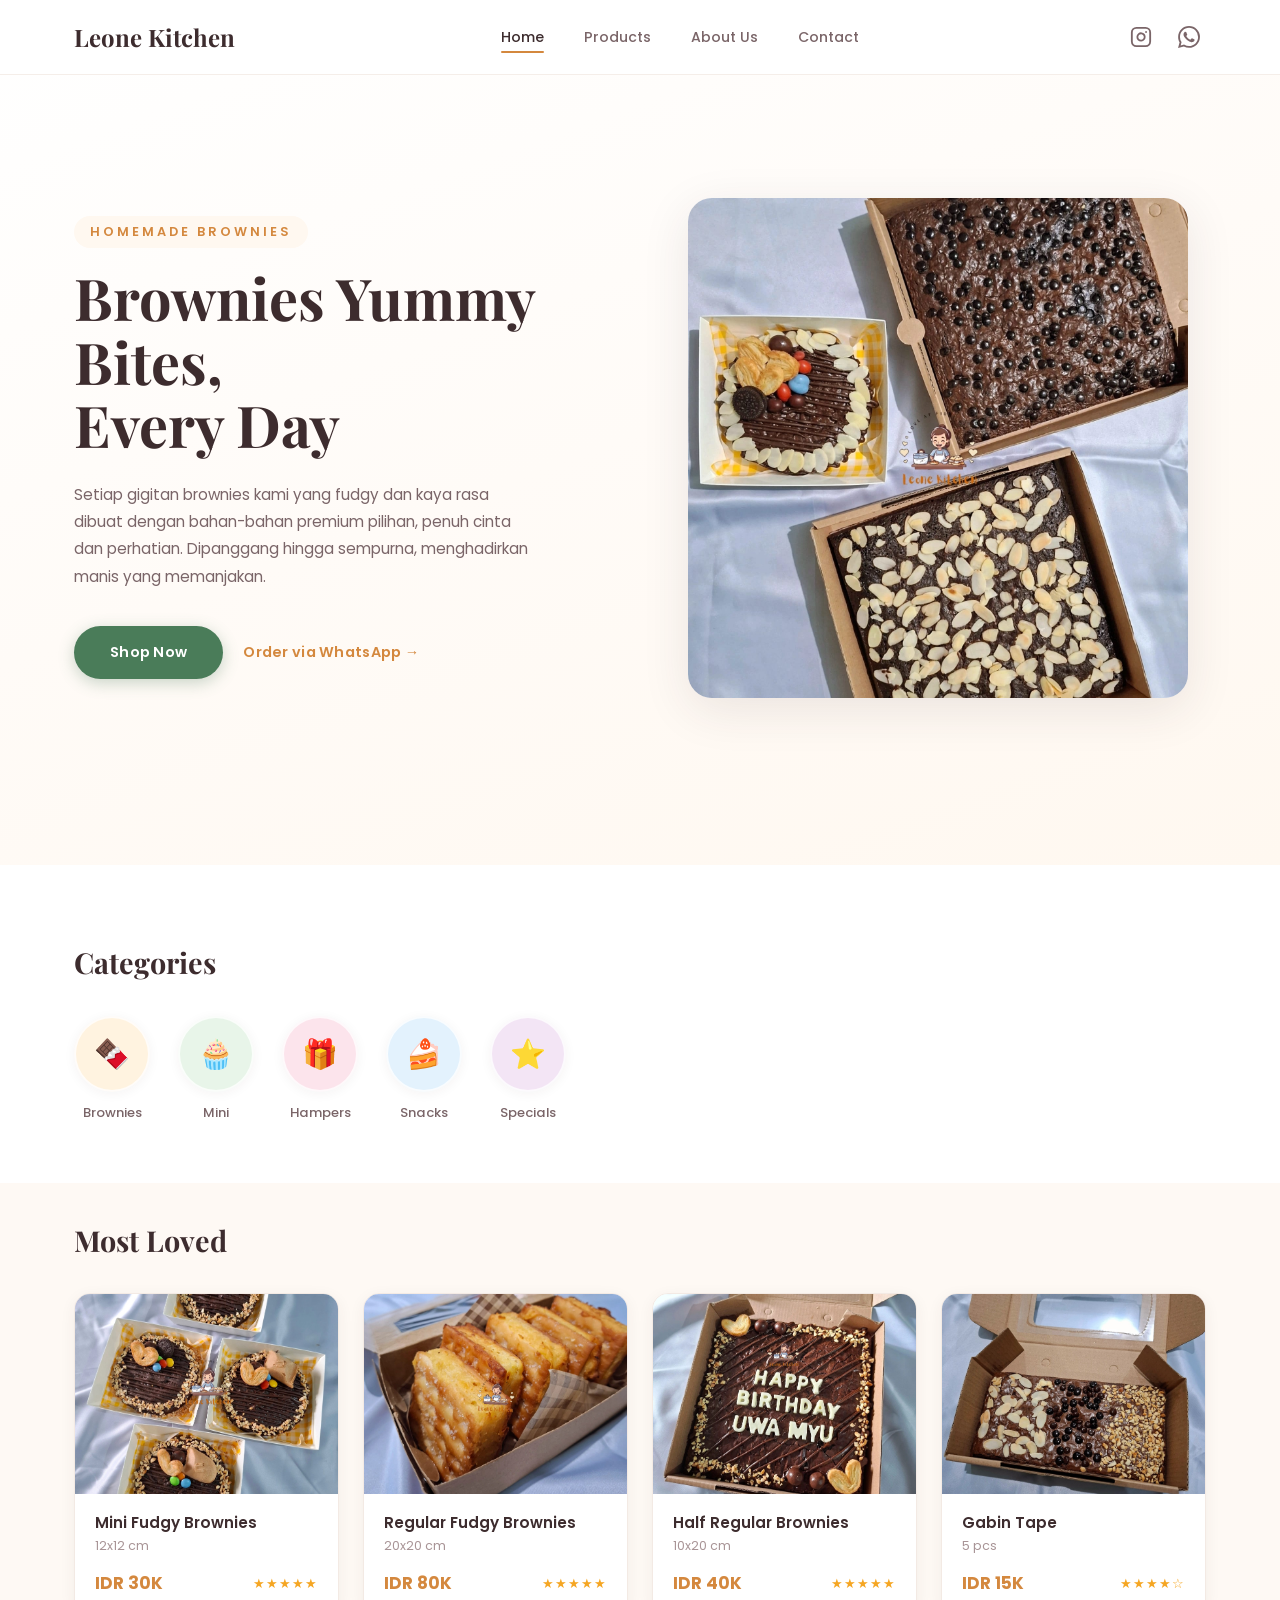
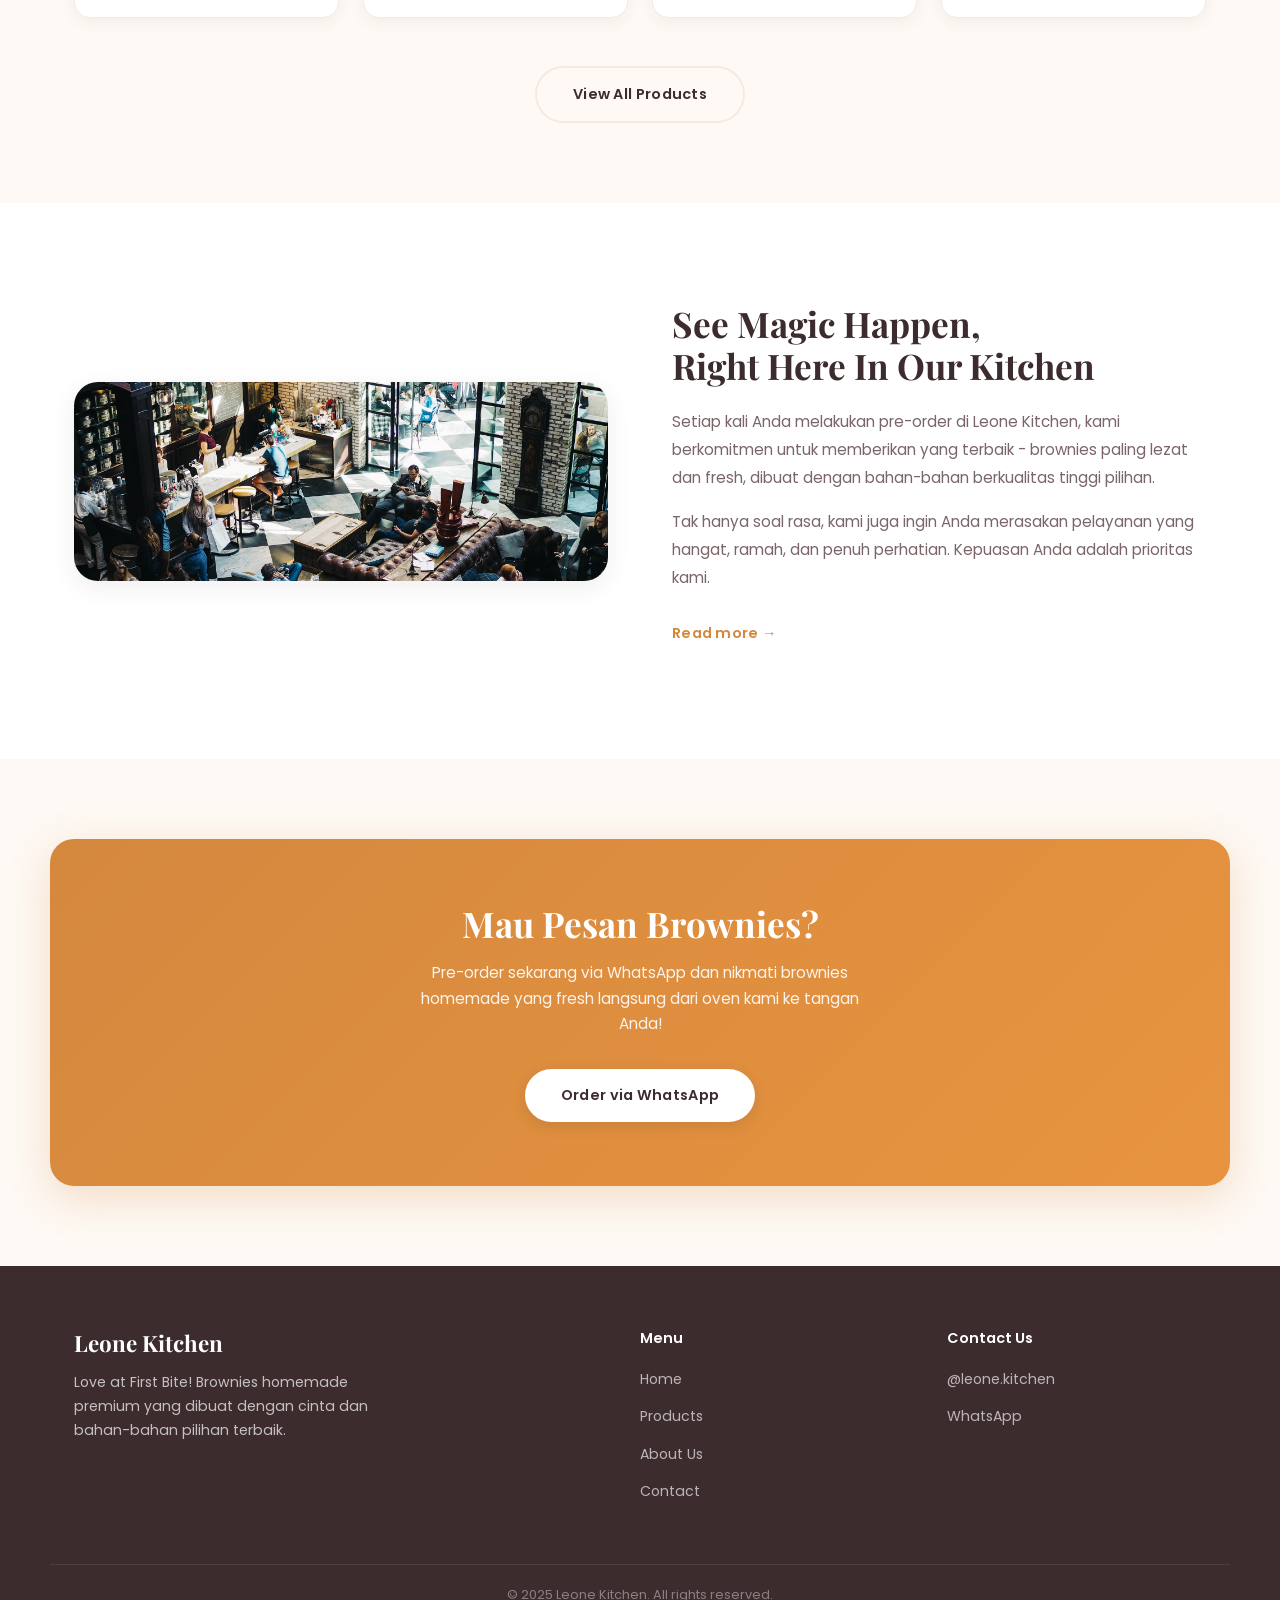
==== index.html @ 7dbcc8e6 "Fix: add cache-busting, force override old background styles" ====
<!DOCTYPE html>
<html lang="id">
<head>
    <meta charset="UTF-8">
    <meta name="viewport" content="width=device-width, initial-scale=1.0">
    <title>Leone Kitchen - Love at First Bite!</title>
    <link rel="icon" type="image/x-icon" href="assets/favicon.ico">
    <link rel="preconnect" href="https://fonts.googleapis.com">
    <link rel="preconnect" href="https://fonts.gstatic.com" crossorigin>
    <link href="https://fonts.googleapis.com/css2?family=Playfair+Display:ital,wght@0,400;0,600;0,700;1,400&family=Poppins:wght@300;400;500;600;700&display=swap" rel="stylesheet">
    <link rel="stylesheet" href="css/styles.css?v=2">
</head>
<body>
    <!-- Navigation -->
    <nav class="navbar">
        <div class="container nav-container">
            <a href="index.html" class="nav-logo">Leone Kitchen</a>
            <button class="nav-toggle" aria-label="Toggle navigation">
                <span></span>
                <span></span>
                <span></span>
            </button>
            <ul class="nav-menu">
                <li><a href="index.html" class="nav-link active">Home</a></li>
                <li><a href="products.html" class="nav-link">Products</a></li>
                <li><a href="about.html" class="nav-link">About Us</a></li>
                <li><a href="contact.html" class="nav-link">Contact</a></li>
            </ul>
            <div class="nav-icons">
                <a href="https://www.instagram.com/leone.kitchen/" target="_blank" aria-label="Instagram">
                    <svg width="22" height="22" viewBox="0 0 24 24" fill="none" stroke="currentColor" stroke-width="2" stroke-linecap="round" stroke-linejoin="round">
                        <rect x="2" y="2" width="20" height="20" rx="5" ry="5"></rect>
                        <path d="M16 11.37A4 4 0 1 1 12.63 8 4 4 0 0 1 16 11.37z"></path>
                        <line x1="17.5" y1="6.5" x2="17.51" y2="6.5"></line>
                    </svg>
                </a>
                <a href="https://wa.me/6285161231275" target="_blank" aria-label="WhatsApp">
                    <svg width="22" height="22" viewBox="0 0 24 24" fill="currentColor">
                        <path d="M17.472 14.382c-.297-.149-1.758-.867-2.03-.967-.273-.099-.471-.148-.67.15-.197.297-.767.966-.94 1.164-.173.199-.347.223-.644.075-.297-.15-1.255-.463-2.39-1.475-.883-.788-1.48-1.761-1.653-2.059-.173-.297-.018-.458.13-.606.134-.133.298-.347.446-.52.149-.174.198-.298.298-.497.099-.198.05-.371-.025-.52-.075-.149-.669-1.612-.916-2.207-.242-.579-.487-.5-.669-.51-.173-.008-.371-.01-.57-.01-.198 0-.52.074-.792.372-.272.297-1.04 1.016-1.04 2.479 0 1.462 1.065 2.875 1.213 3.074.149.198 2.096 3.2 5.077 4.487.709.306 1.262.489 1.694.625.712.227 1.36.195 1.871.118.571-.085 1.758-.719 2.006-1.413.248-.694.248-1.289.173-1.413-.074-.124-.272-.198-.57-.347m-5.421 7.403h-.004a9.87 9.87 0 01-5.031-1.378l-.361-.214-3.741.982.998-3.648-.235-.374a9.86 9.86 0 01-1.51-5.26c.001-5.45 4.436-9.884 9.888-9.884 2.64 0 5.122 1.03 6.988 2.898a9.825 9.825 0 012.893 6.994c-.003 5.45-4.437 9.884-9.885 9.884m8.413-18.297A11.815 11.815 0 0012.05 0C5.495 0 .16 5.335.157 11.892c0 2.096.547 4.142 1.588 5.945L.057 24l6.305-1.654a11.882 11.882 0 005.683 1.448h.005c6.554 0 11.89-5.335 11.893-11.893a11.821 11.821 0 00-3.48-8.413z"/>
                    </svg>
                </a>
            </div>
        </div>
    </nav>

    <!-- Hero Section -->
    <section class="hero">
        <div class="container hero-container">
            <div class="hero-content">
                <p class="hero-subtitle">Homemade Brownies</p>
                <h1 class="hero-title">Brownies Yummy Bites,<br>Every Day</h1>
                <p class="hero-description">Setiap gigitan brownies kami yang fudgy dan kaya rasa dibuat dengan bahan-bahan premium pilihan, penuh cinta dan perhatian. Dipanggang hingga sempurna, menghadirkan manis yang memanjakan.</p>
                <div class="hero-actions">
                    <a href="products.html" class="btn btn-primary">Shop Now</a>
                    <a href="https://wa.me/6285161231275" class="btn btn-link" target="_blank">Order via WhatsApp &rarr;</a>
                </div>
            </div>
            <div class="hero-image">
                <div class="hero-image-blob"></div>
                <img src="assets/img/intro.jpg" alt="Brownies Leone Kitchen" loading="eager">
            </div>
        </div>
    </section>

    <!-- Categories Section -->
    <section class="categories">
        <div class="container">
            <h2 class="section-title">Categories</h2>
            <div class="categories-grid">
                <a href="products.html" class="category-item">
                    <div class="category-icon" style="background-color: #FFF3E0;">
                        <span>🍫</span>
                    </div>
                    <p>Brownies</p>
                </a>
                <a href="products.html" class="category-item">
                    <div class="category-icon" style="background-color: #E8F5E9;">
                        <span>🧁</span>
                    </div>
                    <p>Mini</p>
                </a>
                <a href="products.html" class="category-item">
                    <div class="category-icon" style="background-color: #FCE4EC;">
                        <span>🎁</span>
                    </div>
                    <p>Hampers</p>
                </a>
                <a href="products.html" class="category-item">
                    <div class="category-icon" style="background-color: #E3F2FD;">
                        <span>🍰</span>
                    </div>
                    <p>Snacks</p>
                </a>
                <a href="products.html" class="category-item">
                    <div class="category-icon" style="background-color: #F3E5F5;">
                        <span>⭐</span>
                    </div>
                    <p>Specials</p>
                </a>
            </div>
        </div>
    </section>

    <!-- Most Loved Products -->
    <section class="products-section">
        <div class="container">
            <h2 class="section-title">Most Loved</h2>
            <div class="products-grid">
                <div class="product-card">
                    <div class="product-image">
                        <img src="assets/img/products-01.jpg" alt="Mini Fudgy Brownies" loading="lazy">
                    </div>
                    <div class="product-info">
                        <h3>Mini Fudgy Brownies</h3>
                        <p class="product-size">12x12 cm</p>
                        <div class="product-footer">
                            <span class="product-price">IDR 30K</span>
                            <div class="product-rating">
                                <span>★★★★★</span>
                            </div>
                        </div>
                    </div>
                </div>
                <div class="product-card">
                    <div class="product-image">
                        <img src="assets/img/products-02.jpg" alt="Regular Fudgy Brownies" loading="lazy">
                    </div>
                    <div class="product-info">
                        <h3>Regular Fudgy Brownies</h3>
                        <p class="product-size">20x20 cm</p>
                        <div class="product-footer">
                            <span class="product-price">IDR 80K</span>
                            <div class="product-rating">
                                <span>★★★★★</span>
                            </div>
                        </div>
                    </div>
                </div>
                <div class="product-card">
                    <div class="product-image">
                        <img src="assets/img/products-03.jpg" alt="Half Regular Brownies" loading="lazy">
                    </div>
                    <div class="product-info">
                        <h3>Half Regular Brownies</h3>
                        <p class="product-size">10x20 cm</p>
                        <div class="product-footer">
                            <span class="product-price">IDR 40K</span>
                            <div class="product-rating">
                                <span>★★★★★</span>
                            </div>
                        </div>
                    </div>
                </div>
                <div class="product-card">
                    <div class="product-image">
                        <img src="assets/img/products-04.jpg" alt="Gabin Tape" loading="lazy">
                    </div>
                    <div class="product-info">
                        <h3>Gabin Tape</h3>
                        <p class="product-size">5 pcs</p>
                        <div class="product-footer">
                            <span class="product-price">IDR 15K</span>
                            <div class="product-rating">
                                <span>★★★★☆</span>
                            </div>
                        </div>
                    </div>
                </div>
            </div>
            <div class="products-cta">
                <a href="products.html" class="btn btn-outline">View All Products</a>
            </div>
        </div>
    </section>

    <!-- About / Promise Section -->
    <section class="promise-section">
        <div class="container promise-container">
            <div class="promise-image">
                <img src="assets/img/about.jpg" alt="Leone Kitchen Process" loading="lazy">
            </div>
            <div class="promise-content">
                <h2>See Magic Happen,<br>Right Here In Our Kitchen</h2>
                <p>Setiap kali Anda melakukan pre-order di Leone Kitchen, kami berkomitmen untuk memberikan yang terbaik - brownies paling lezat dan fresh, dibuat dengan bahan-bahan berkualitas tinggi pilihan.</p>
                <p>Tak hanya soal rasa, kami juga ingin Anda merasakan pelayanan yang hangat, ramah, dan penuh perhatian. Kepuasan Anda adalah prioritas kami.</p>
                <a href="about.html" class="btn btn-link">Read more &rarr;</a>
            </div>
        </div>
    </section>

    <!-- CTA Section -->
    <section class="cta-section">
        <div class="container cta-container">
            <div class="cta-content">
                <h2>Mau Pesan Brownies?</h2>
                <p>Pre-order sekarang via WhatsApp dan nikmati brownies homemade yang fresh langsung dari oven kami ke tangan Anda!</p>
                <a href="https://wa.me/6285161231275" class="btn btn-primary" target="_blank">Order via WhatsApp</a>
            </div>
        </div>
    </section>

    <!-- Footer -->
    <footer class="footer">
        <div class="container footer-container">
            <div class="footer-brand">
                <h3>Leone Kitchen</h3>
                <p>Love at First Bite! Brownies homemade premium yang dibuat dengan cinta dan bahan-bahan pilihan terbaik.</p>
            </div>
            <div class="footer-links">
                <h4>Menu</h4>
                <ul>
                    <li><a href="index.html">Home</a></li>
                    <li><a href="products.html">Products</a></li>
                    <li><a href="about.html">About Us</a></li>
                    <li><a href="contact.html">Contact</a></li>
                </ul>
            </div>
            <div class="footer-contact">
                <h4>Contact Us</h4>
                <ul>
                    <li><a href="https://www.instagram.com/leone.kitchen/" target="_blank">@leone.kitchen</a></li>
                    <li><a href="https://wa.me/6285161231275" target="_blank">WhatsApp</a></li>
                </ul>
            </div>
        </div>
        <div class="container footer-bottom">
            <p>&copy; 2025 Leone Kitchen. All rights reserved.</p>
        </div>
    </footer>

    <script>
        // Mobile navigation toggle
        const navToggle = document.querySelector('.nav-toggle');
        const navMenu = document.querySelector('.nav-menu');
        
        navToggle.addEventListener('click', () => {
            navMenu.classList.toggle('active');
            navToggle.classList.toggle('active');
        });

        // Close menu when clicking a link
        document.querySelectorAll('.nav-link').forEach(link => {
            link.addEventListener('click', () => {
                navMenu.classList.remove('active');
                navToggle.classList.remove('active');
            });
        });
    </script>
</body>
</html>
---- css/styles.css ----
/* ============================================
   Leone Kitchen - Modern Bright Bakery Design
   ============================================ */

/* Force override any old cached styles */
body, html {
    background-image: none !important;
    background-color: #FFFFFF !important;
    background-attachment: initial !important;
}

/* Reset & Base */
*,
*::before,
*::after {
    margin: 0;
    padding: 0;
    box-sizing: border-box;
}

:root {
    --color-primary: #3D2C2E;
    --color-primary-light: #5C4345;
    --color-accent: #D4883E;
    --color-accent-light: #F5A623;
    --color-accent-bg: #FFF8F0;
    --color-bg: #FFFFFF;
    --color-bg-warm: #FFFBF7;
    --color-bg-section: #FEF9F4;
    --color-text: #3D2C2E;
    --color-text-light: #7A6568;
    --color-text-muted: #A89496;
    --color-border: #F3EAE4;
    --color-green: #4A7C59;
    --color-green-light: #E8F5E9;
    --font-heading: 'Playfair Display', Georgia, serif;
    --font-body: 'Poppins', -apple-system, BlinkMacSystemFont, sans-serif;
    --radius-sm: 10px;
    --radius-md: 16px;
    --radius-lg: 24px;
    --radius-xl: 32px;
    --radius-full: 50%;
    --shadow-sm: 0 2px 12px rgba(61, 44, 46, 0.05);
    --shadow-md: 0 6px 24px rgba(61, 44, 46, 0.08);
    --shadow-lg: 0 12px 48px rgba(61, 44, 46, 0.1);
    --shadow-card: 0 4px 16px rgba(61, 44, 46, 0.06);
    --transition: 0.3s cubic-bezier(0.4, 0, 0.2, 1);
}

html {
    scroll-behavior: smooth;
}

body {
    font-family: var(--font-body);
    font-size: 16px;
    line-height: 1.6;
    color: var(--color-text);
    background-color: var(--color-bg);
    -webkit-font-smoothing: antialiased;
    -moz-osx-font-smoothing: grayscale;
}

img {
    max-width: 100%;
    height: auto;
    display: block;
}

a {
    text-decoration: none;
    color: inherit;
    transition: var(--transition);
}

ul {
    list-style: none;
}

h1, h2, h3, h4, h5, h6 {
    font-family: var(--font-heading);
    font-weight: 700;
    line-height: 1.2;
    color: var(--color-primary);
}

.container {
    width: 100%;
    max-width: 1180px;
    margin: 0 auto;
    padding: 0 24px;
}

/* ============================================
   Buttons
   ============================================ */
.btn {
    display: inline-flex;
    align-items: center;
    justify-content: center;
    padding: 15px 36px;
    border-radius: var(--radius-xl);
    font-family: var(--font-body);
    font-size: 0.9rem;
    font-weight: 600;
    cursor: pointer;
    border: none;
    transition: var(--transition);
    letter-spacing: 0.02em;
}

.btn-primary {
    background-color: var(--color-green);
    color: #fff;
    box-shadow: 0 4px 16px rgba(74, 124, 89, 0.3);
}

.btn-primary:hover {
    background-color: #3d6b4c;
    transform: translateY(-2px);
    box-shadow: 0 6px 24px rgba(74, 124, 89, 0.4);
}

.btn-outline {
    background-color: transparent;
    color: var(--color-primary);
    border: 2px solid var(--color-border);
}

.btn-outline:hover {
    border-color: var(--color-primary);
    background-color: var(--color-primary);
    color: #fff;
    transform: translateY(-2px);
}

.btn-link {
    background: none;
    padding: 14px 0;
    color: var(--color-accent);
    font-weight: 600;
}

.btn-link:hover {
    color: var(--color-accent-light);
}

/* ============================================
   Navigation
   ============================================ */
.navbar {
    position: fixed;
    top: 0;
    left: 0;
    right: 0;
    z-index: 1000;
    background-color: rgba(255, 255, 255, 0.97);
    backdrop-filter: blur(12px);
    -webkit-backdrop-filter: blur(12px);
    border-bottom: 1px solid rgba(243, 234, 228, 0.8);
    padding: 18px 0;
}

.nav-container {
    display: flex;
    align-items: center;
    justify-content: space-between;
}

.nav-logo {
    font-family: var(--font-heading);
    font-size: 1.5rem;
    font-weight: 700;
    color: var(--color-primary);
}

.nav-menu {
    display: flex;
    align-items: center;
    gap: 40px;
}

.nav-link {
    font-size: 0.88rem;
    font-weight: 500;
    color: var(--color-text-light);
    position: relative;
    padding: 4px 0;
}

.nav-link::after {
    content: '';
    position: absolute;
    bottom: -2px;
    left: 0;
    width: 0;
    height: 2px;
    background-color: var(--color-accent);
    border-radius: 2px;
    transition: var(--transition);
}

.nav-link:hover,
.nav-link.active {
    color: var(--color-primary);
}

.nav-link:hover::after,
.nav-link.active::after {
    width: 100%;
}

.nav-icons {
    display: flex;
    align-items: center;
    gap: 14px;
}

.nav-icons a {
    color: var(--color-text-light);
    display: flex;
    align-items: center;
    padding: 6px;
    border-radius: var(--radius-full);
    transition: var(--transition);
}

.nav-icons a:hover {
    color: var(--color-accent);
    background-color: var(--color-accent-bg);
}

.nav-toggle {
    display: none;
    flex-direction: column;
    gap: 5px;
    background: none;
    border: none;
    cursor: pointer;
    padding: 4px;
}

.nav-toggle span {
    width: 22px;
    height: 2px;
    background-color: var(--color-primary);
    border-radius: 2px;
    transition: var(--transition);
}

.nav-toggle.active span:nth-child(1) {
    transform: rotate(45deg) translate(5px, 5px);
}

.nav-toggle.active span:nth-child(2) {
    opacity: 0;
}

.nav-toggle.active span:nth-child(3) {
    transform: rotate(-45deg) translate(5px, -5px);
}

/* ============================================
   Hero Section
   ============================================ */
.hero {
    padding-top: 110px;
    padding-bottom: 80px;
    background: linear-gradient(160deg, #FFFFFF 0%, var(--color-bg-warm) 50%, var(--color-accent-bg) 100%);
    overflow: hidden;
}

.hero-container {
    display: grid;
    grid-template-columns: 1fr 1fr;
    align-items: center;
    gap: 60px;
    min-height: 75vh;
}

.hero-subtitle {
    display: inline-block;
    font-size: 0.8rem;
    font-weight: 600;
    text-transform: uppercase;
    letter-spacing: 3px;
    color: var(--color-accent);
    margin-bottom: 18px;
    padding: 6px 16px;
    background-color: var(--color-accent-bg);
    border-radius: var(--radius-xl);
}

.hero-title {
    font-size: clamp(2.4rem, 4.5vw, 3.6rem);
    color: var(--color-primary);
    margin-bottom: 24px;
    line-height: 1.1;
}

.hero-description {
    font-size: 0.95rem;
    color: var(--color-text-light);
    line-height: 1.8;
    margin-bottom: 36px;
    max-width: 460px;
}

.hero-actions {
    display: flex;
    align-items: center;
    gap: 20px;
    flex-wrap: wrap;
}

.hero-image {
    position: relative;
    display: flex;
    justify-content: center;
    align-items: center;
}

.hero-image img {
    width: 100%;
    max-width: 500px;
    border-radius: var(--radius-lg);
    box-shadow: var(--shadow-lg);
    position: relative;
    z-index: 1;
}

.hero-image-blob {
    position: absolute;
    width: 85%;
    height: 85%;
    background: radial-gradient(ellipse, rgba(212, 136, 62, 0.12) 0%, rgba(212, 136, 62, 0.03) 70%);
    border-radius: 40% 60% 55% 45% / 55% 45% 60% 40%;
    z-index: 0;
    animation: blob 10s ease-in-out infinite;
}

@keyframes blob {
    0%, 100% { border-radius: 40% 60% 55% 45% / 55% 45% 60% 40%; transform: scale(1); }
    25% { border-radius: 55% 45% 60% 40% / 40% 60% 55% 45%; }
    50% { border-radius: 60% 40% 45% 55% / 55% 45% 40% 60%; transform: scale(1.03); }
    75% { border-radius: 45% 55% 40% 60% / 60% 40% 55% 45%; }
}

/* ============================================
   Categories Section
   ============================================ */
.categories {
    padding: 80px 0 60px;
}

.section-title {
    font-size: 1.8rem;
    color: var(--color-primary);
    margin-bottom: 36px;
}

.categories-grid {
    display: flex;
    gap: 28px;
    flex-wrap: wrap;
}

.category-item {
    display: flex;
    flex-direction: column;
    align-items: center;
    gap: 10px;
    cursor: pointer;
}

.category-item:hover .category-icon {
    transform: translateY(-4px) scale(1.05);
    box-shadow: var(--shadow-md);
}

.category-icon {
    width: 76px;
    height: 76px;
    border-radius: var(--radius-full);
    display: flex;
    align-items: center;
    justify-content: center;
    font-size: 1.8rem;
    transition: var(--transition);
    border: 2px solid rgba(255, 255, 255, 0.8);
    box-shadow: var(--shadow-sm);
}

.category-item p {
    font-size: 0.82rem;
    font-weight: 500;
    color: var(--color-text-light);
}

/* ============================================
   Products Section
   ============================================ */
.products-section {
    padding: 40px 0 80px;
    background-color: var(--color-bg-section);
}

.products-grid {
    display: grid;
    grid-template-columns: repeat(auto-fill, minmax(260px, 1fr));
    gap: 24px;
    margin-bottom: 48px;
}

.product-card {
    background-color: #fff;
    border-radius: var(--radius-md);
    overflow: hidden;
    border: 1px solid var(--color-border);
    transition: var(--transition);
    box-shadow: var(--shadow-card);
}

.product-card:hover {
    transform: translateY(-6px);
    box-shadow: var(--shadow-md);
    border-color: transparent;
}

.product-image {
    width: 100%;
    height: 200px;
    overflow: hidden;
    background-color: var(--color-bg-warm);
}

.product-image img {
    width: 100%;
    height: 100%;
    object-fit: cover;
    transition: var(--transition);
}

.product-card:hover .product-image img {
    transform: scale(1.08);
}

.product-info {
    padding: 20px;
}

.product-info h3 {
    font-family: var(--font-body);
    font-size: 0.95rem;
    font-weight: 600;
    margin-bottom: 4px;
    color: var(--color-primary);
}

.product-size {
    font-size: 0.78rem;
    color: var(--color-text-muted);
    margin-bottom: 14px;
}

.product-footer {
    display: flex;
    justify-content: space-between;
    align-items: center;
}

.product-price {
    font-weight: 700;
    font-size: 1.05rem;
    color: var(--color-accent);
}

.product-rating {
    color: var(--color-accent-light);
    font-size: 0.82rem;
    letter-spacing: 1px;
}

.products-cta {
    text-align: center;
}

/* ============================================
   Promise / About Section
   ============================================ */
.promise-section {
    padding: 100px 0;
    background-color: var(--color-bg);
}

.promise-container {
    display: grid;
    grid-template-columns: 1fr 1fr;
    gap: 64px;
    align-items: center;
}

.promise-image img {
    width: 100%;
    border-radius: var(--radius-lg);
    box-shadow: var(--shadow-md);
}

.promise-content h2 {
    font-size: clamp(1.6rem, 3vw, 2.2rem);
    color: var(--color-primary);
    margin-bottom: 20px;
}

.promise-content p {
    font-size: 0.95rem;
    color: var(--color-text-light);
    line-height: 1.85;
    margin-bottom: 16px;
}

/* ============================================
   CTA Section
   ============================================ */
.cta-section {
    padding: 80px 0;
    background-color: var(--color-bg-section);
}

.cta-container {
    background: linear-gradient(135deg, var(--color-accent) 0%, #E8943F 100%);
    border-radius: var(--radius-lg);
    padding: 64px;
    text-align: center;
    box-shadow: 0 12px 40px rgba(212, 136, 62, 0.25);
}

.cta-content h2 {
    color: #fff;
    font-size: clamp(1.6rem, 3vw, 2.2rem);
    margin-bottom: 14px;
}

.cta-content p {
    color: rgba(255, 255, 255, 0.9);
    font-size: 0.95rem;
    max-width: 480px;
    margin: 0 auto 32px;
    line-height: 1.7;
}

.cta-section .btn-primary {
    background-color: #fff;
    color: var(--color-primary);
    box-shadow: 0 4px 16px rgba(0, 0, 0, 0.1);
}

.cta-section .btn-primary:hover {
    background-color: var(--color-primary);
    color: #fff;
    box-shadow: 0 6px 24px rgba(0, 0, 0, 0.2);
}

/* ============================================
   Footer
   ============================================ */
.footer {
    background-color: var(--color-primary);
    padding: 64px 0 0;
    color: rgba(255, 255, 255, 0.7);
}

.footer-container {
    display: grid;
    grid-template-columns: 2fr 1fr 1fr;
    gap: 48px;
    padding-bottom: 48px;
}

.footer-brand h3 {
    font-size: 1.4rem;
    color: #fff;
    margin-bottom: 14px;
}

.footer-brand p {
    font-size: 0.88rem;
    line-height: 1.7;
    max-width: 300px;
}

.footer-links h4,
.footer-contact h4 {
    font-family: var(--font-body);
    color: #fff;
    font-size: 0.9rem;
    font-weight: 600;
    margin-bottom: 18px;
}

.footer-links li,
.footer-contact li {
    margin-bottom: 12px;
}

.footer-links a,
.footer-contact a {
    font-size: 0.88rem;
    color: rgba(255, 255, 255, 0.65);
}

.footer-links a:hover,
.footer-contact a:hover {
    color: var(--color-accent);
}

.footer-bottom {
    border-top: 1px solid rgba(255, 255, 255, 0.08);
    padding: 20px 0;
    text-align: center;
}

.footer-bottom p {
    font-size: 0.8rem;
    color: rgba(255, 255, 255, 0.4);
}

/* ============================================
   Products Page
   ============================================ */
.page-header {
    padding-top: 130px;
    padding-bottom: 48px;
    background: linear-gradient(160deg, #FFFFFF 0%, var(--color-bg-warm) 100%);
    text-align: center;
}

.page-header h1 {
    font-size: clamp(2rem, 4vw, 2.8rem);
    color: var(--color-primary);
    margin-bottom: 10px;
}

.page-header p {
    font-size: 1rem;
    color: var(--color-text-light);
}

.products-page-section {
    padding: 60px 0 80px;
}

.product-detail-card {
    display: grid;
    grid-template-columns: 1fr 1fr;
    gap: 40px;
    align-items: center;
    background-color: #fff;
    border-radius: var(--radius-lg);
    border: 1px solid var(--color-border);
    padding: 32px;
    margin-bottom: 32px;
    transition: var(--transition);
    box-shadow: var(--shadow-card);
}

.product-detail-card:hover {
    box-shadow: var(--shadow-md);
    border-color: transparent;
}

.product-detail-card .product-detail-img {
    border-radius: var(--radius-md);
    overflow: hidden;
}

.product-detail-card .product-detail-img img {
    width: 100%;
    height: 280px;
    object-fit: cover;
    border-radius: var(--radius-md);
    transition: var(--transition);
}

.product-detail-card:hover .product-detail-img img {
    transform: scale(1.03);
}

.product-detail-card .product-detail-info h2 {
    font-size: 1.5rem;
    color: var(--color-primary);
    margin-bottom: 8px;
}

.product-detail-card .product-detail-info .product-detail-price {
    font-size: 1.1rem;
    font-weight: 700;
    color: var(--color-accent);
    margin-bottom: 16px;
}

.product-detail-card .product-detail-info p {
    font-size: 0.9rem;
    color: var(--color-text-light);
    line-height: 1.75;
    margin-bottom: 24px;
}

.product-detail-card:nth-child(even) {
    direction: rtl;
}

.product-detail-card:nth-child(even) > * {
    direction: ltr;
}

/* ============================================
   About Page
   ============================================ */
.about-section {
    padding: 60px 0 80px;
}

.about-content {
    display: grid;
    grid-template-columns: 1fr 1fr;
    gap: 60px;
    align-items: center;
}

.about-text h2 {
    font-size: 1.8rem;
    color: var(--color-primary);
    margin-bottom: 20px;
}

.about-text p {
    font-size: 0.95rem;
    color: var(--color-text-light);
    line-height: 1.85;
    margin-bottom: 16px;
}

.about-img img {
    width: 100%;
    border-radius: var(--radius-lg);
    box-shadow: var(--shadow-md);
}

/* ============================================
   Contact Page
   ============================================ */
.contact-section {
    padding: 60px 0 80px;
}

.contact-grid {
    display: grid;
    grid-template-columns: 1fr 1fr;
    gap: 60px;
}

.contact-info h2 {
    font-size: 1.8rem;
    color: var(--color-primary);
    margin-bottom: 16px;
}

.contact-info p {
    font-size: 0.95rem;
    color: var(--color-text-light);
    line-height: 1.8;
    margin-bottom: 28px;
}

.contact-item {
    display: flex;
    align-items: flex-start;
    gap: 16px;
    margin-bottom: 24px;
}

.contact-item-icon {
    width: 48px;
    height: 48px;
    background-color: var(--color-accent-bg);
    border-radius: var(--radius-sm);
    display: flex;
    align-items: center;
    justify-content: center;
    flex-shrink: 0;
    font-size: 1.3rem;
}

.contact-item-text h4 {
    font-family: var(--font-body);
    font-size: 0.9rem;
    font-weight: 600;
    margin-bottom: 4px;
    color: var(--color-primary);
}

.contact-item-text p {
    font-size: 0.85rem;
    margin-bottom: 0;
    color: var(--color-text-light);
}

.contact-item-text a:hover {
    color: var(--color-accent);
}

.contact-form {
    background-color: var(--color-bg-warm);
    border-radius: var(--radius-lg);
    padding: 40px;
    border: 1px solid var(--color-border);
}

.form-group {
    margin-bottom: 20px;
}

.form-group label {
    display: block;
    font-size: 0.85rem;
    font-weight: 500;
    margin-bottom: 8px;
    color: var(--color-text);
}

.form-group input,
.form-group textarea {
    width: 100%;
    padding: 14px 18px;
    border: 1px solid var(--color-border);
    border-radius: var(--radius-sm);
    font-family: var(--font-body);
    font-size: 0.9rem;
    background-color: #fff;
    transition: var(--transition);
    color: var(--color-text);
}

.form-group input:focus,
.form-group textarea:focus {
    outline: none;
    border-color: var(--color-accent);
    box-shadow: 0 0 0 4px rgba(212, 136, 62, 0.08);
}

.form-group textarea {
    resize: vertical;
    min-height: 130px;
}

/* ============================================
   Responsive Design
   ============================================ */
@media (max-width: 992px) {
    .hero-container {
        grid-template-columns: 1fr;
        gap: 48px;
        min-height: auto;
        padding-top: 20px;
    }

    .hero-content {
        text-align: center;
    }

    .hero-description {
        max-width: 100%;
        margin-left: auto;
        margin-right: auto;
    }

    .hero-actions {
        justify-content: center;
    }

    .hero-image img {
        max-width: 380px;
        margin: 0 auto;
    }

    .promise-container {
        grid-template-columns: 1fr;
        gap: 40px;
    }

    .footer-container {
        grid-template-columns: 1fr 1fr;
        gap: 32px;
    }

    .product-detail-card {
        grid-template-columns: 1fr;
    }

    .product-detail-card:nth-child(even) {
        direction: ltr;
    }

    .about-content {
        grid-template-columns: 1fr;
        gap: 40px;
    }

    .contact-grid {
        grid-template-columns: 1fr;
        gap: 40px;
    }
}

@media (max-width: 768px) {
    .nav-menu {
        position: fixed;
        top: 0;
        right: -100%;
        width: 75%;
        height: 100vh;
        background-color: #fff;
        flex-direction: column;
        justify-content: center;
        align-items: center;
        gap: 28px;
        transition: var(--transition);
        box-shadow: var(--shadow-lg);
        z-index: 999;
    }

    .nav-menu.active {
        right: 0;
    }

    .nav-toggle {
        display: flex;
        z-index: 1001;
    }

    .nav-icons {
        display: none;
    }

    .hero {
        padding-top: 100px;
        padding-bottom: 50px;
    }

    .categories-grid {
        justify-content: center;
        gap: 20px;
    }

    .category-icon {
        width: 64px;
        height: 64px;
        font-size: 1.5rem;
    }

    .products-grid {
        grid-template-columns: repeat(2, 1fr);
        gap: 16px;
    }

    .product-image {
        height: 160px;
    }

    .product-info {
        padding: 16px;
    }

    .product-info h3 {
        font-size: 0.85rem;
    }

    .product-price {
        font-size: 0.9rem;
    }

    .cta-container {
        padding: 44px 28px;
    }

    .footer-container {
        grid-template-columns: 1fr;
        gap: 28px;
    }

    .product-detail-card {
        padding: 20px;
    }

    .product-detail-card .product-detail-img img {
        height: 220px;
    }

    .contact-form {
        padding: 28px;
    }
}

@media (max-width: 480px) {
    .container {
        padding: 0 18px;
    }

    .hero-title {
        font-size: 2rem;
    }

    .section-title {
        font-size: 1.5rem;
    }

    .products-grid {
        grid-template-columns: 1fr 1fr;
        gap: 12px;
    }

    .product-image {
        height: 140px;
    }

    .hero-actions {
        flex-direction: column;
        gap: 12px;
        align-items: center;
    }

    .btn {
        padding: 14px 28px;
    }

    .btn-link {
        padding: 8px 0;
    }
}
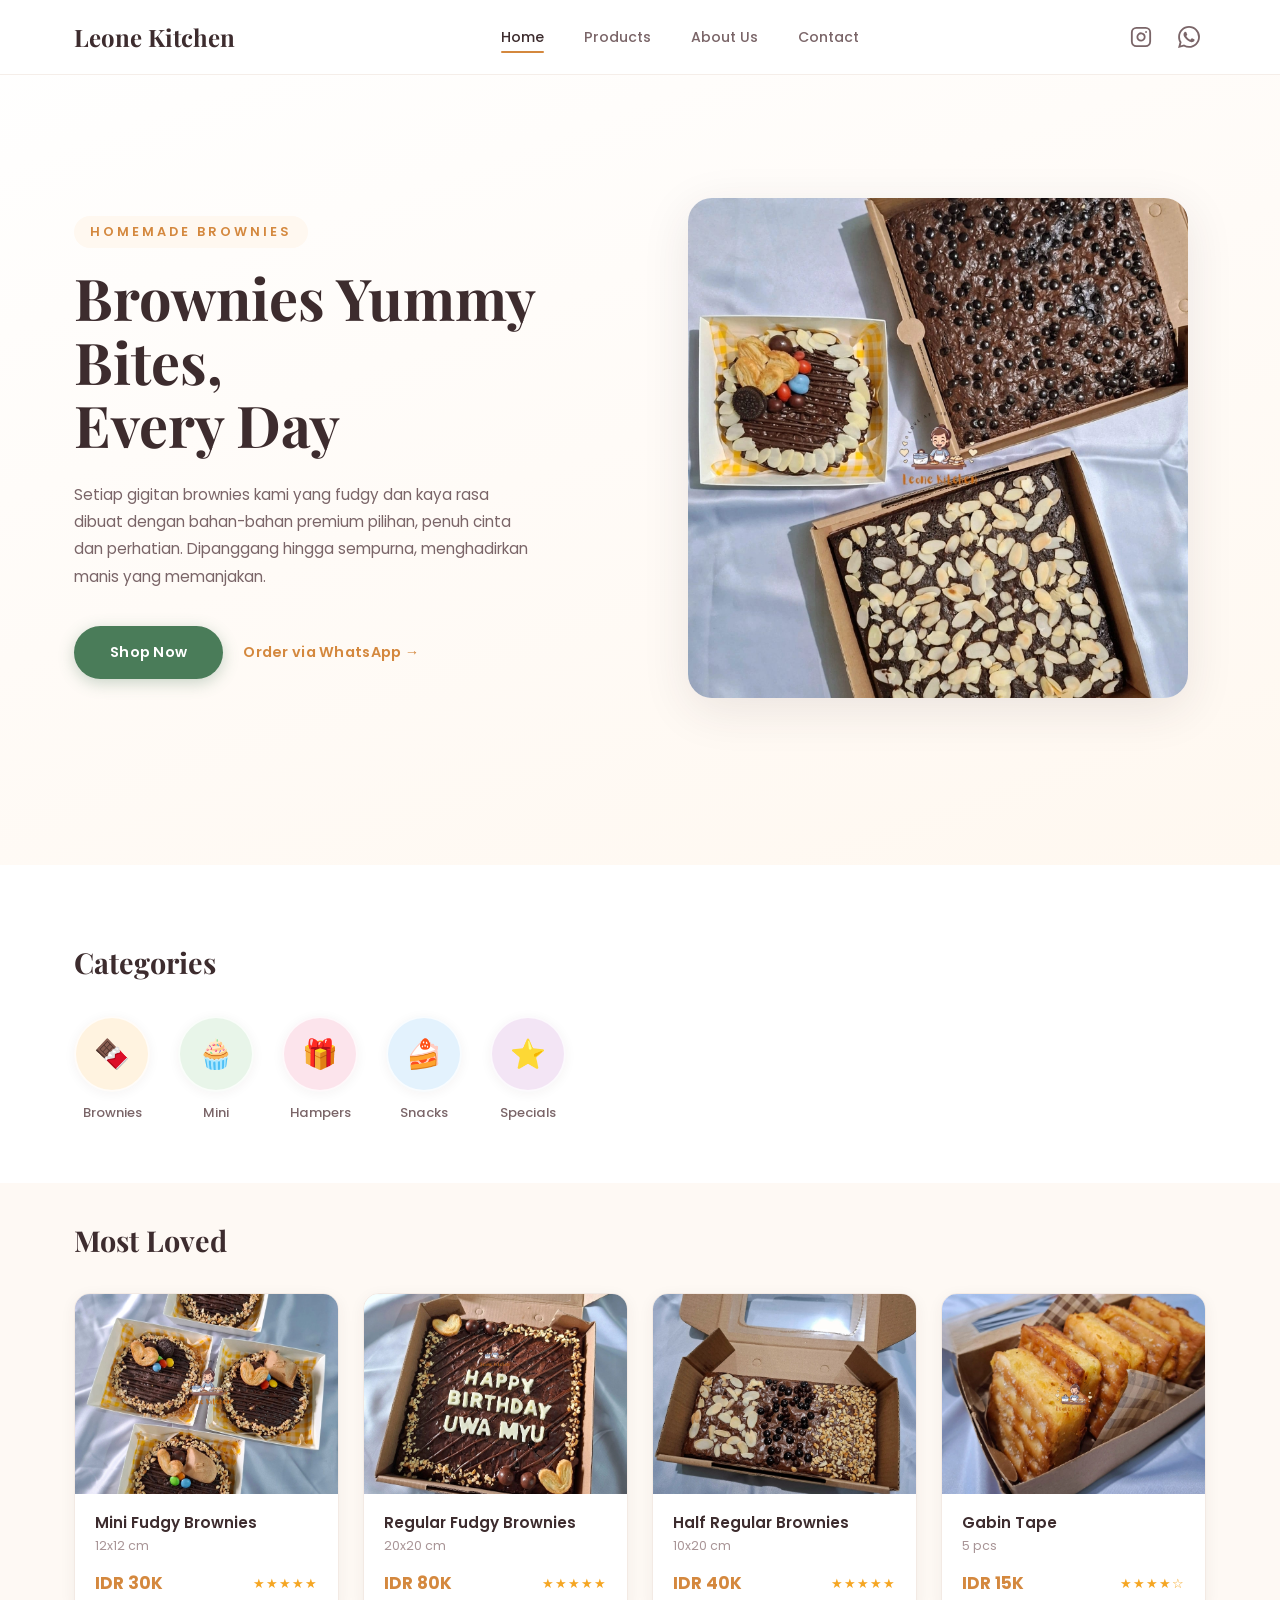
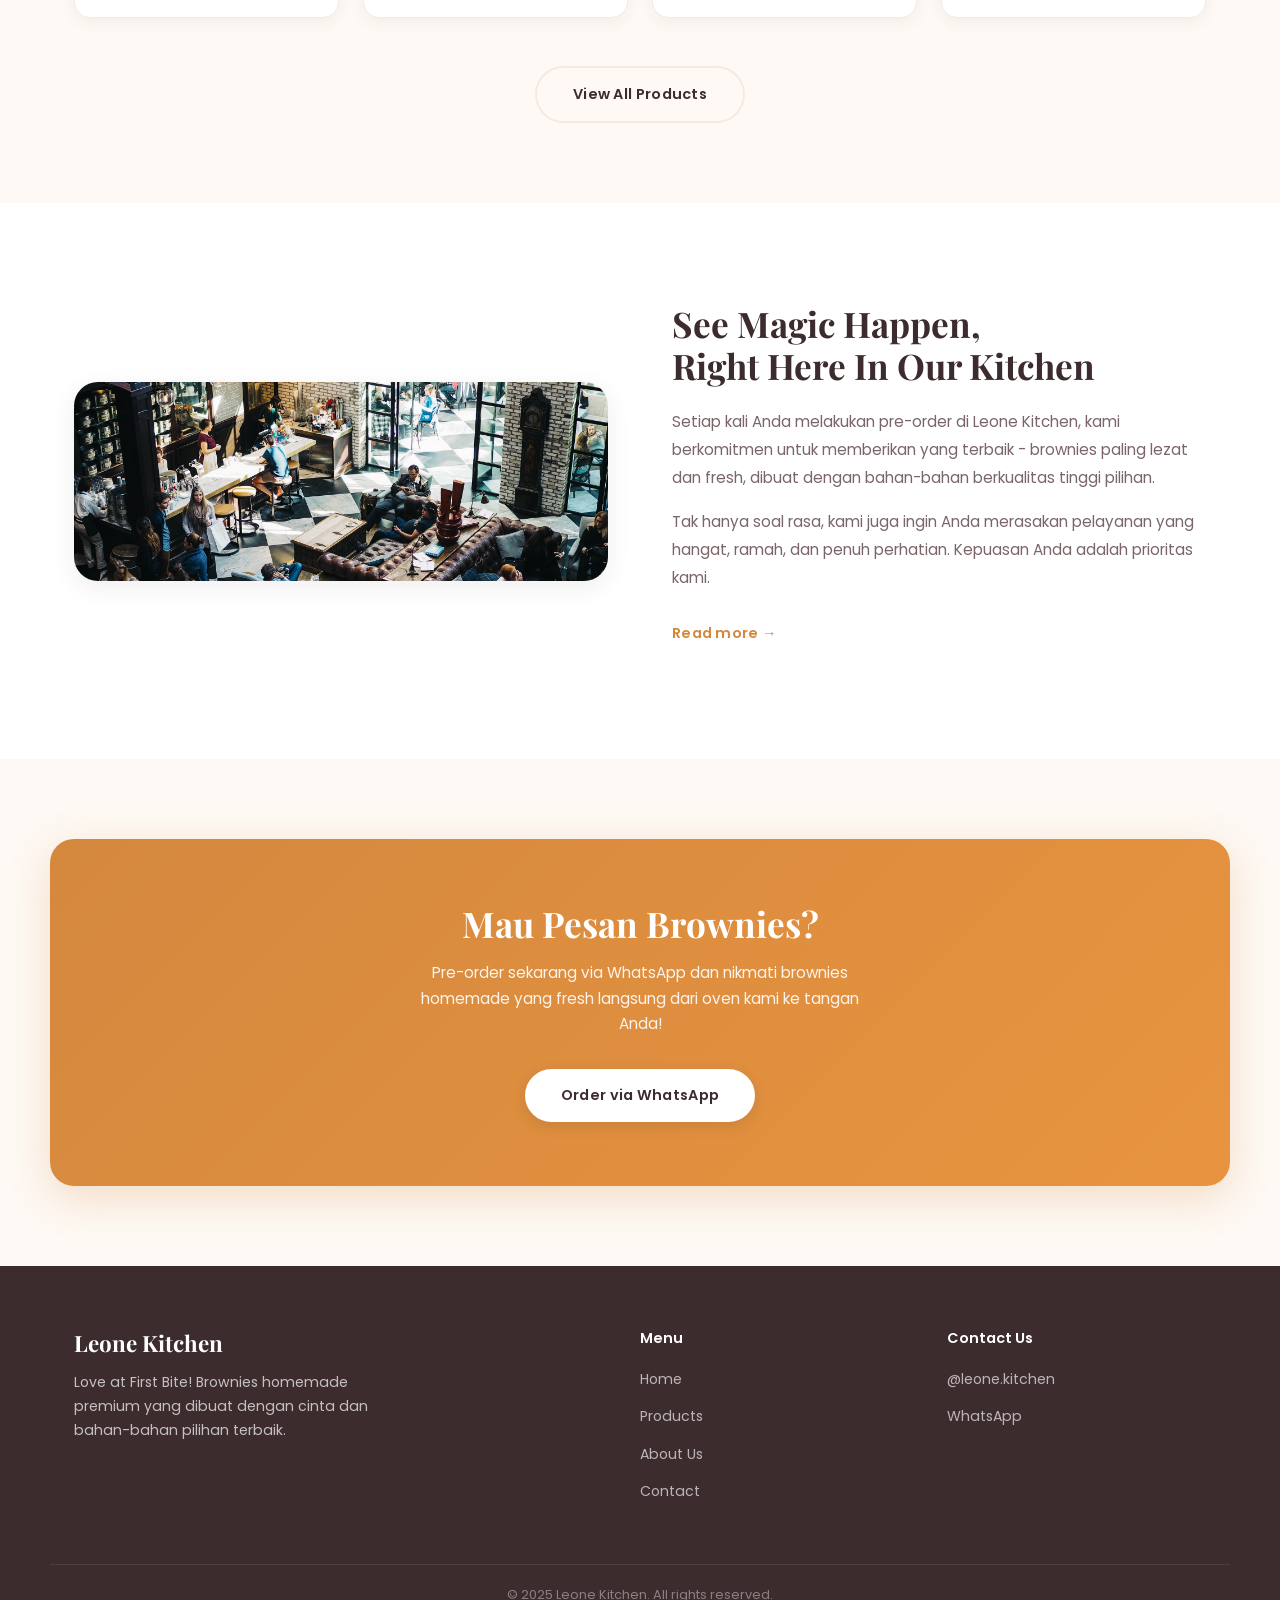
==== commit e5b608ef: "Fix: swap product images to match correct products" ====
--- a/index.html
+++ b/index.html
@@ -34,7 +34,7 @@
                         <line x1="17.5" y1="6.5" x2="17.51" y2="6.5"></line>
                     </svg>
                 </a>
-                <a href="https://wa.me/6285161231275" target="_blank" aria-label="WhatsApp">
+                <a href="https://wa.me/6282285225579" target="_blank" aria-label="WhatsApp">
                     <svg width="22" height="22" viewBox="0 0 24 24" fill="currentColor">
                         <path d="M17.472 14.382c-.297-.149-1.758-.867-2.03-.967-.273-.099-.471-.148-.67.15-.197.297-.767.966-.94 1.164-.173.199-.347.223-.644.075-.297-.15-1.255-.463-2.39-1.475-.883-.788-1.48-1.761-1.653-2.059-.173-.297-.018-.458.13-.606.134-.133.298-.347.446-.52.149-.174.198-.298.298-.497.099-.198.05-.371-.025-.52-.075-.149-.669-1.612-.916-2.207-.242-.579-.487-.5-.669-.51-.173-.008-.371-.01-.57-.01-.198 0-.52.074-.792.372-.272.297-1.04 1.016-1.04 2.479 0 1.462 1.065 2.875 1.213 3.074.149.198 2.096 3.2 5.077 4.487.709.306 1.262.489 1.694.625.712.227 1.36.195 1.871.118.571-.085 1.758-.719 2.006-1.413.248-.694.248-1.289.173-1.413-.074-.124-.272-.198-.57-.347m-5.421 7.403h-.004a9.87 9.87 0 01-5.031-1.378l-.361-.214-3.741.982.998-3.648-.235-.374a9.86 9.86 0 01-1.51-5.26c.001-5.45 4.436-9.884 9.888-9.884 2.64 0 5.122 1.03 6.988 2.898a9.825 9.825 0 012.893 6.994c-.003 5.45-4.437 9.884-9.885 9.884m8.413-18.297A11.815 11.815 0 0012.05 0C5.495 0 .16 5.335.157 11.892c0 2.096.547 4.142 1.588 5.945L.057 24l6.305-1.654a11.882 11.882 0 005.683 1.448h.005c6.554 0 11.89-5.335 11.893-11.893a11.821 11.821 0 00-3.48-8.413z"/>
                     </svg>
@@ -52,7 +52,7 @@
                 <p class="hero-description">Setiap gigitan brownies kami yang fudgy dan kaya rasa dibuat dengan bahan-bahan premium pilihan, penuh cinta dan perhatian. Dipanggang hingga sempurna, menghadirkan manis yang memanjakan.</p>
                 <div class="hero-actions">
                     <a href="products.html" class="btn btn-primary">Shop Now</a>
-                    <a href="https://wa.me/6285161231275" class="btn btn-link" target="_blank">Order via WhatsApp &rarr;</a>
+                    <a href="https://wa.me/6282285225579" class="btn btn-link" target="_blank">Order via WhatsApp &rarr;</a>
                 </div>
             </div>
             <div class="hero-image">
@@ -123,7 +123,7 @@
                 </div>
                 <div class="product-card">
                     <div class="product-image">
-                        <img src="assets/img/products-02.jpg" alt="Regular Fudgy Brownies" loading="lazy">
+                        <img src="assets/img/products-03.jpg" alt="Regular Fudgy Brownies" loading="lazy">
                     </div>
                     <div class="product-info">
                         <h3>Regular Fudgy Brownies</h3>
@@ -138,7 +138,7 @@
                 </div>
                 <div class="product-card">
                     <div class="product-image">
-                        <img src="assets/img/products-03.jpg" alt="Half Regular Brownies" loading="lazy">
+                        <img src="assets/img/products-04.jpg" alt="Half Regular Brownies" loading="lazy">
                     </div>
                     <div class="product-info">
                         <h3>Half Regular Brownies</h3>
@@ -153,7 +153,7 @@
                 </div>
                 <div class="product-card">
                     <div class="product-image">
-                        <img src="assets/img/products-04.jpg" alt="Gabin Tape" loading="lazy">
+                        <img src="assets/img/products-02.jpg" alt="Gabin Tape" loading="lazy">
                     </div>
                     <div class="product-info">
                         <h3>Gabin Tape</h3>
@@ -194,7 +194,7 @@
             <div class="cta-content">
                 <h2>Mau Pesan Brownies?</h2>
                 <p>Pre-order sekarang via WhatsApp dan nikmati brownies homemade yang fresh langsung dari oven kami ke tangan Anda!</p>
-                <a href="https://wa.me/6285161231275" class="btn btn-primary" target="_blank">Order via WhatsApp</a>
+                <a href="https://wa.me/6282285225579" class="btn btn-primary" target="_blank">Order via WhatsApp</a>
             </div>
         </div>
     </section>
@@ -219,7 +219,7 @@
                 <h4>Contact Us</h4>
                 <ul>
                     <li><a href="https://www.instagram.com/leone.kitchen/" target="_blank">@leone.kitchen</a></li>
-                    <li><a href="https://wa.me/6285161231275" target="_blank">WhatsApp</a></li>
+                    <li><a href="https://wa.me/6282285225579" target="_blank">WhatsApp</a></li>
                 </ul>
             </div>
         </div>
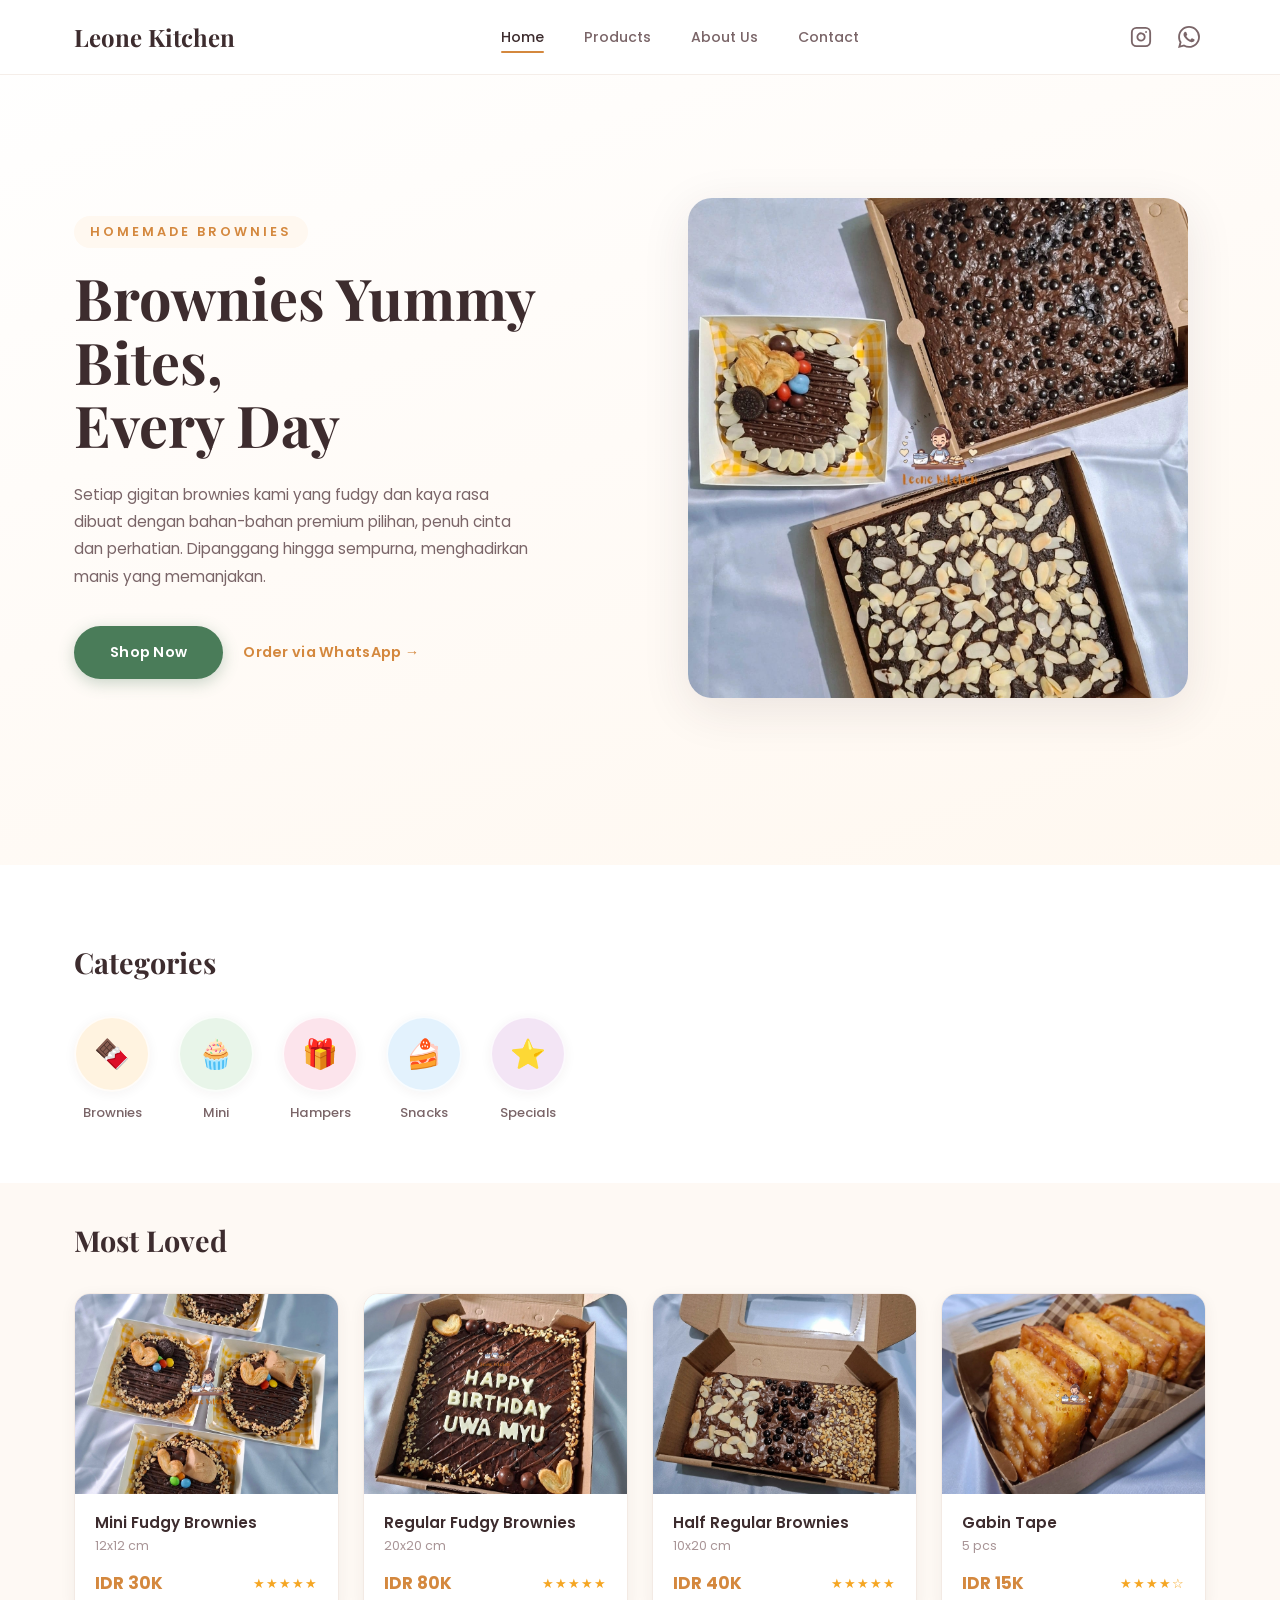
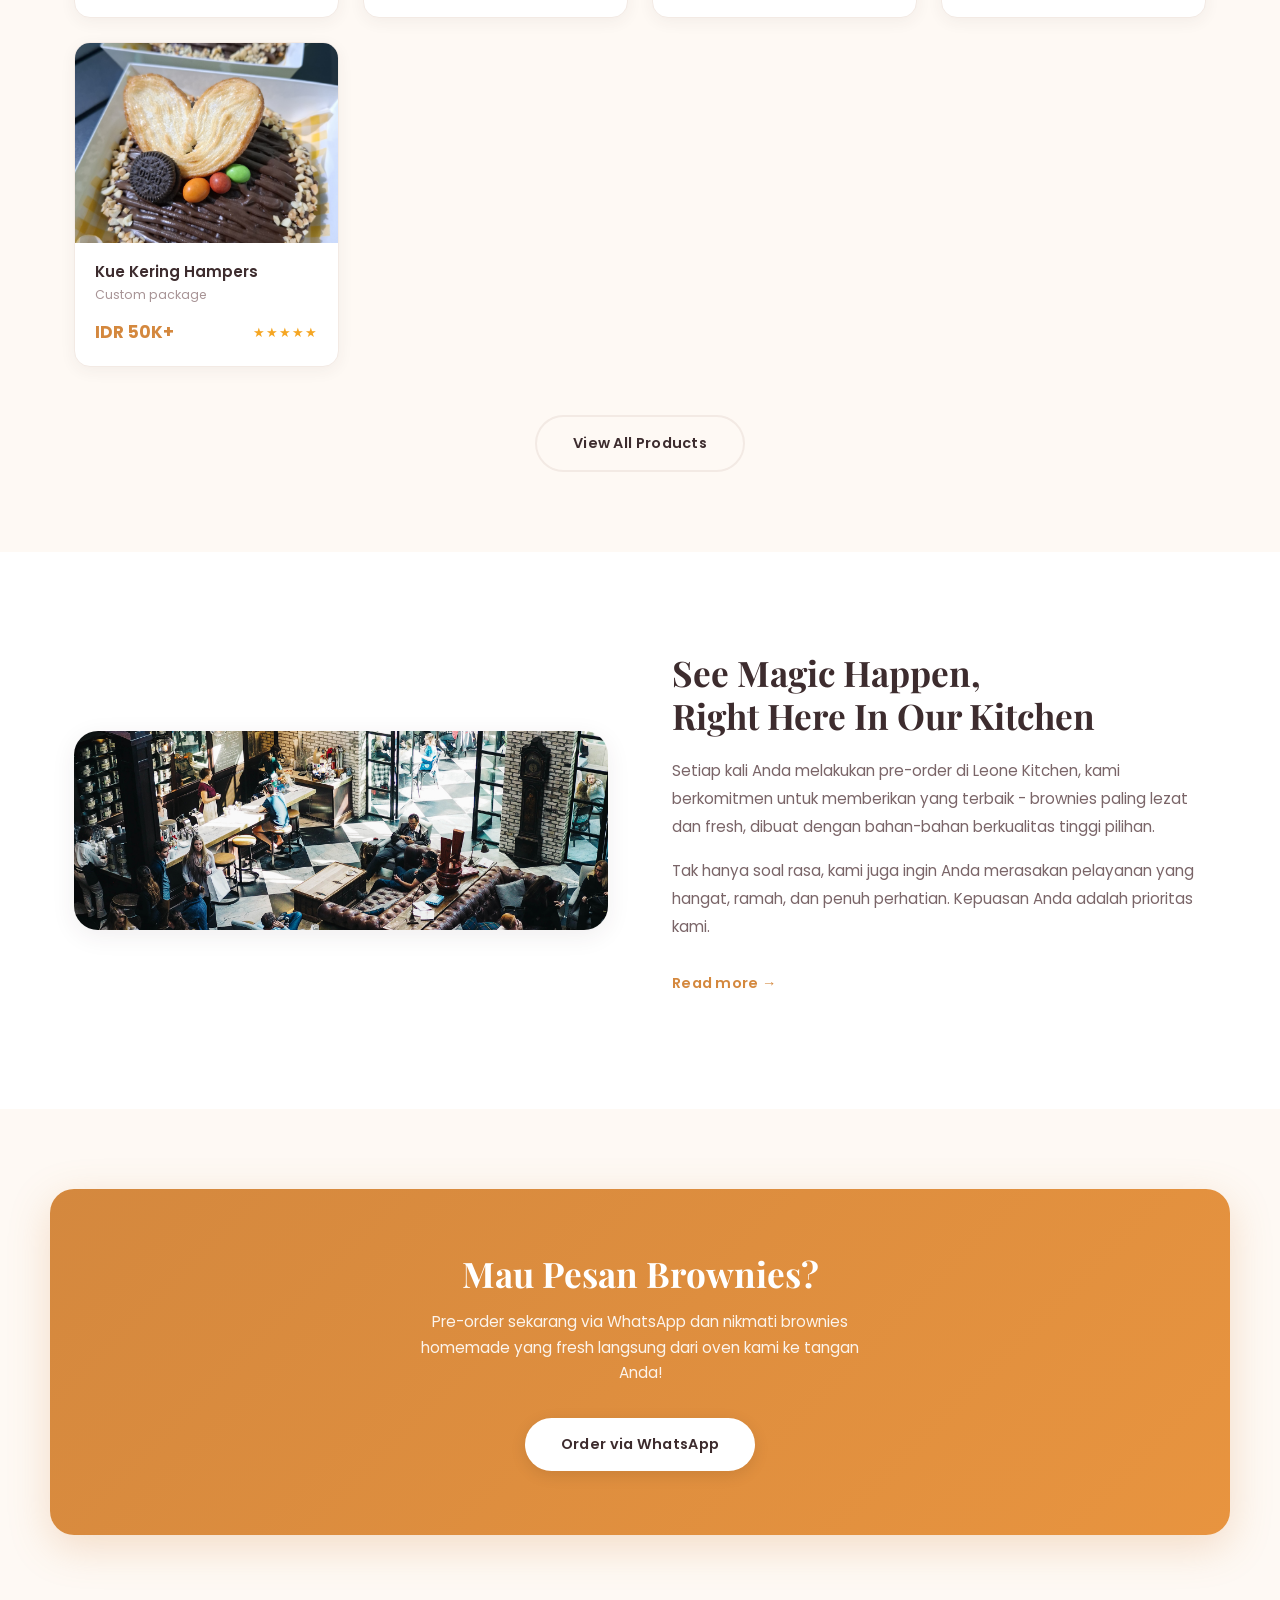
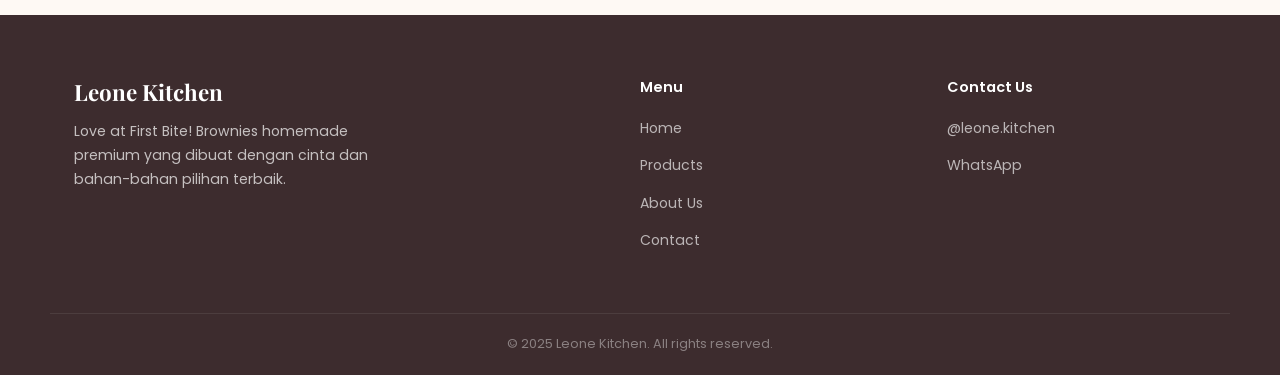
==== commit 634402fe: "Add: Kue Kering Hampers product" ====
--- a/index.html
+++ b/index.html
@@ -166,6 +166,21 @@
                         </div>
                     </div>
                 </div>
+                <div class="product-card">
+                    <div class="product-image">
+                        <img src="assets/img/products-05.jpg" alt="Kue Kering Hampers" loading="lazy">
+                    </div>
+                    <div class="product-info">
+                        <h3>Kue Kering Hampers</h3>
+                        <p class="product-size">Custom package</p>
+                        <div class="product-footer">
+                            <span class="product-price">IDR 50K+</span>
+                            <div class="product-rating">
+                                <span>★★★★★</span>
+                            </div>
+                        </div>
+                    </div>
+                </div>
             </div>
             <div class="products-cta">
                 <a href="products.html" class="btn btn-outline">View All Products</a>
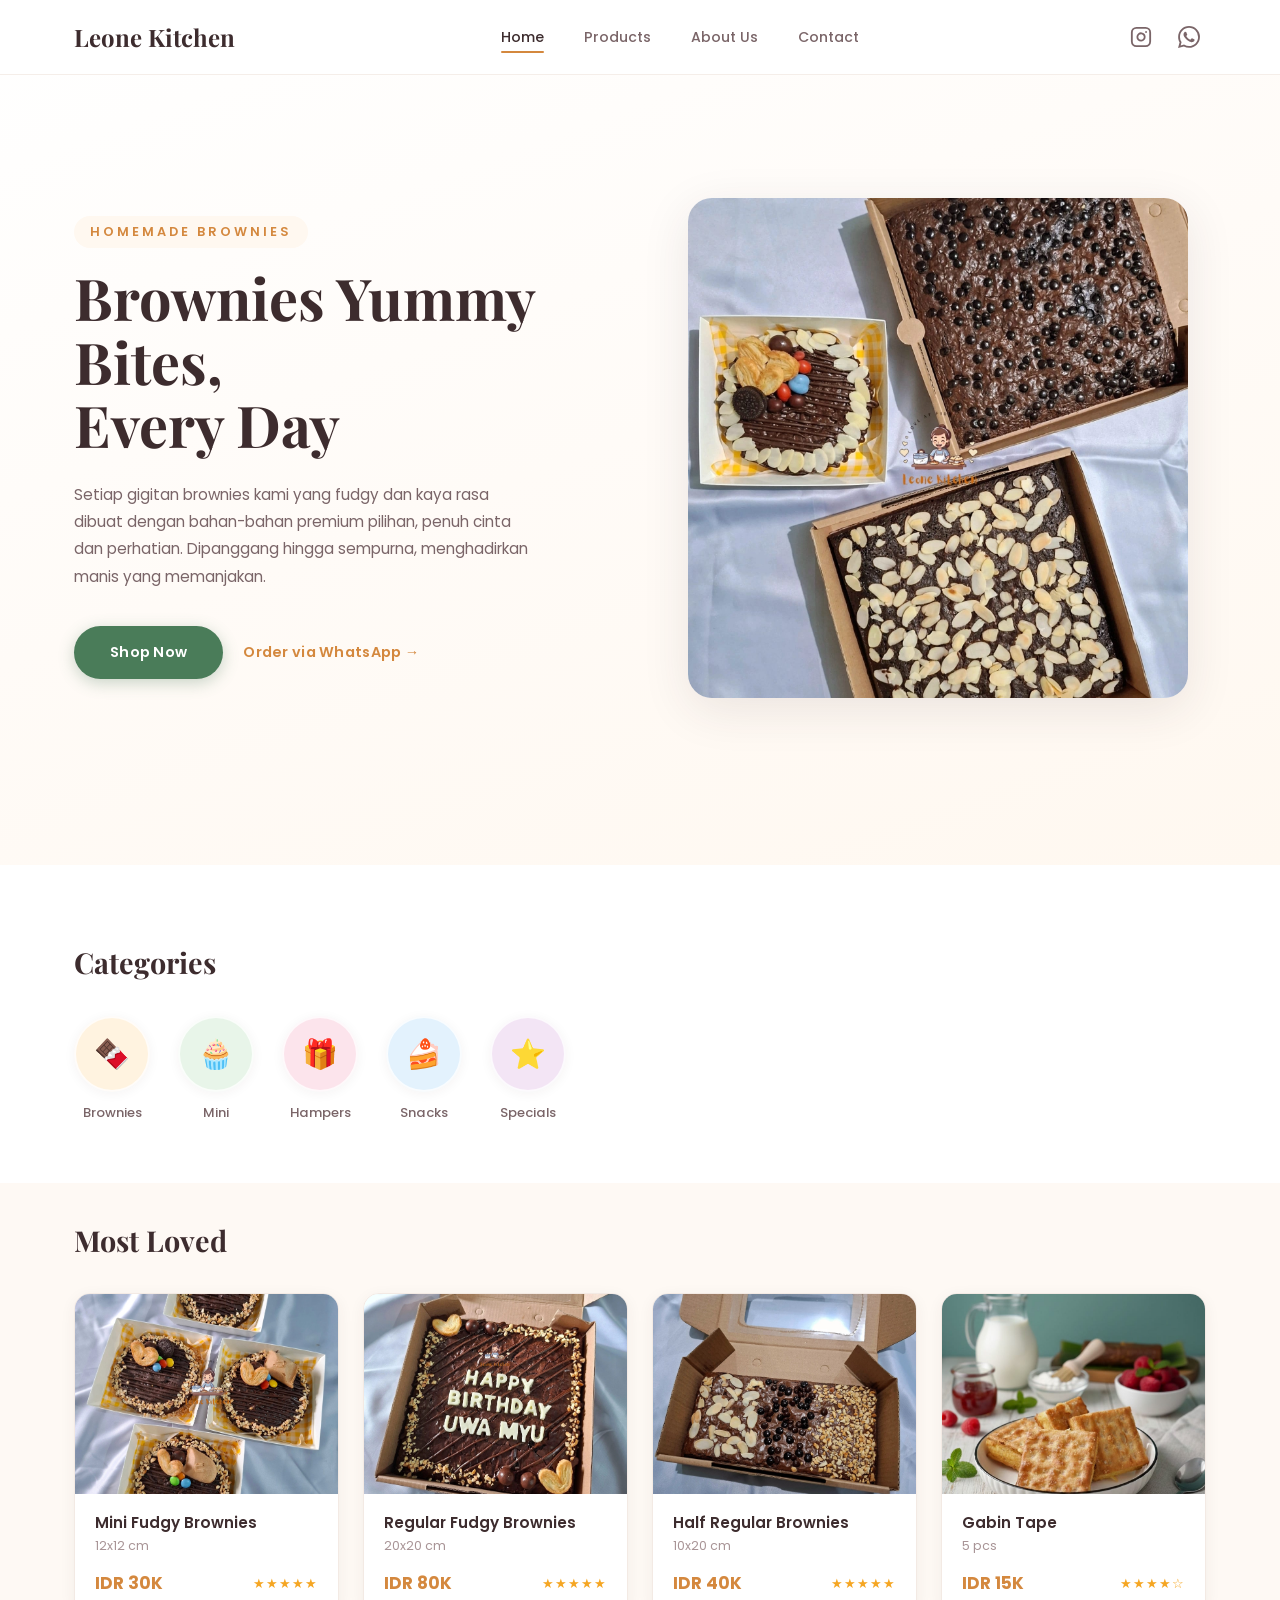
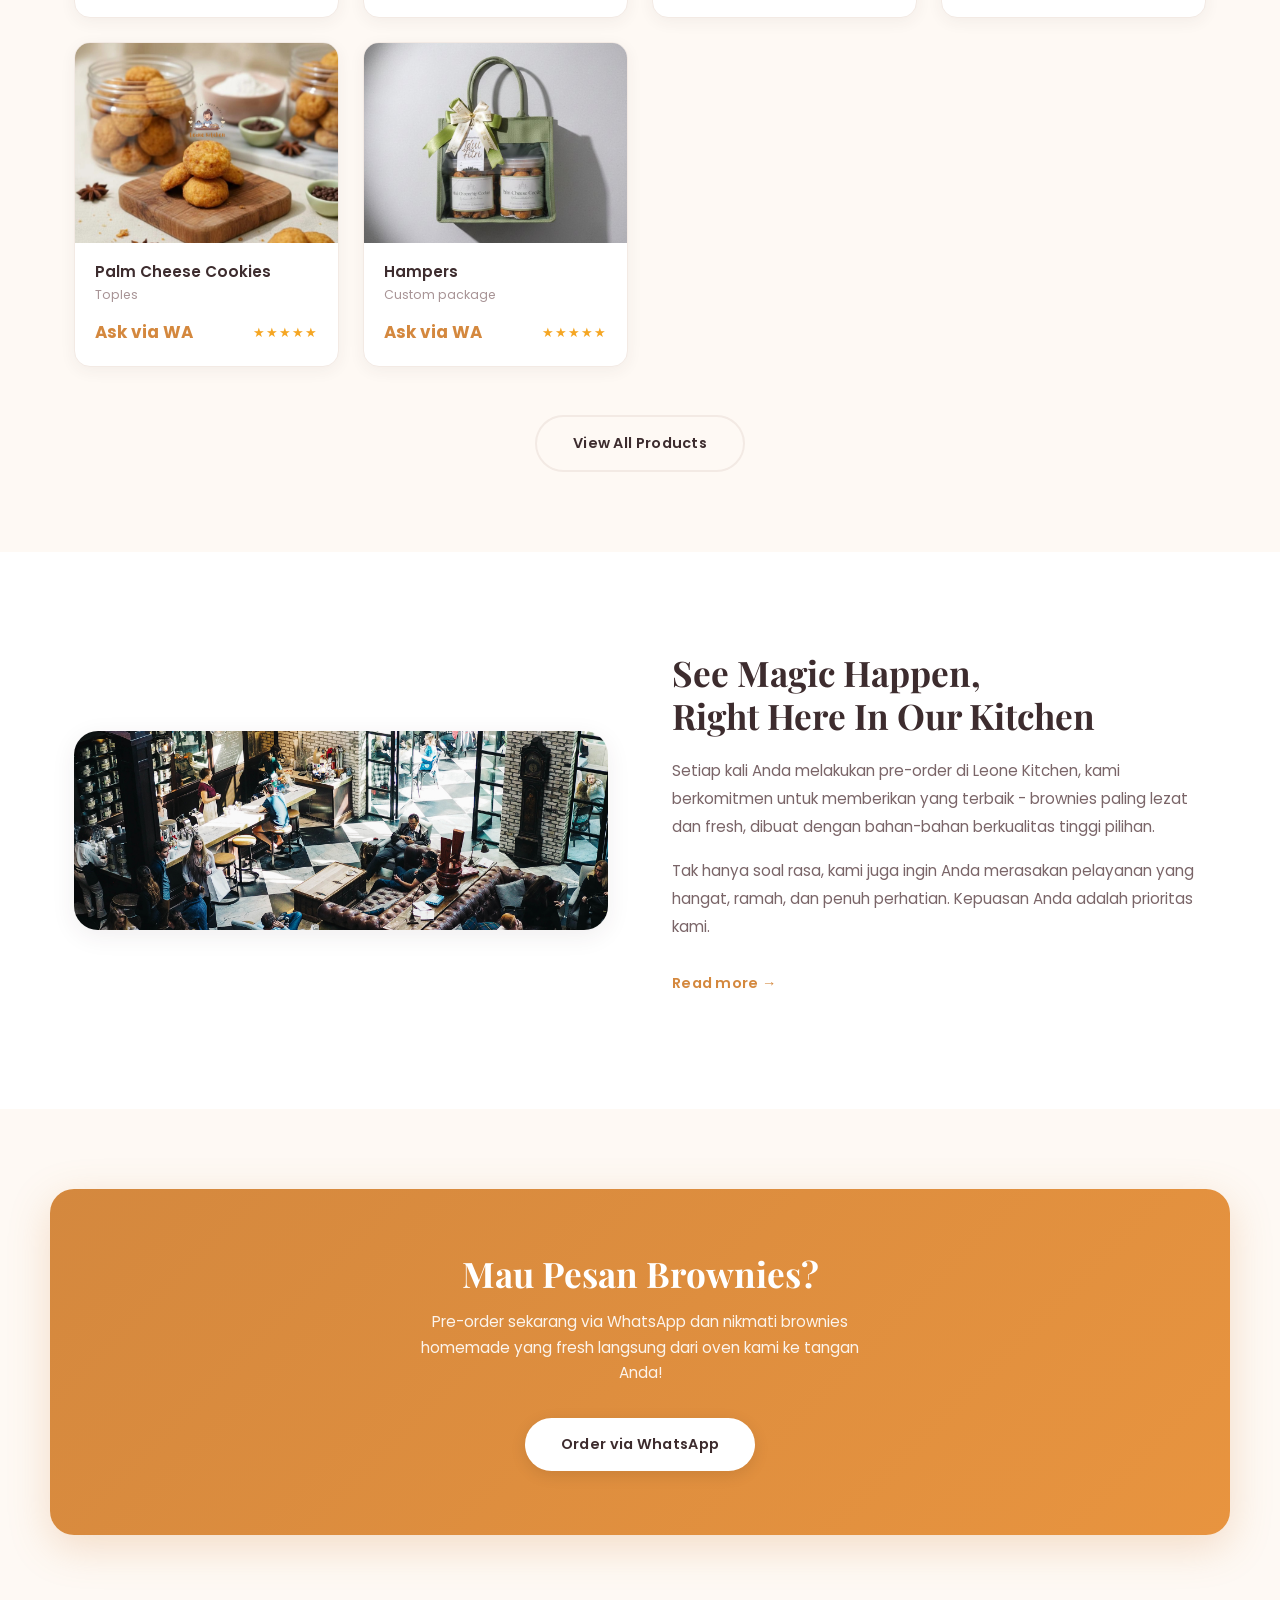
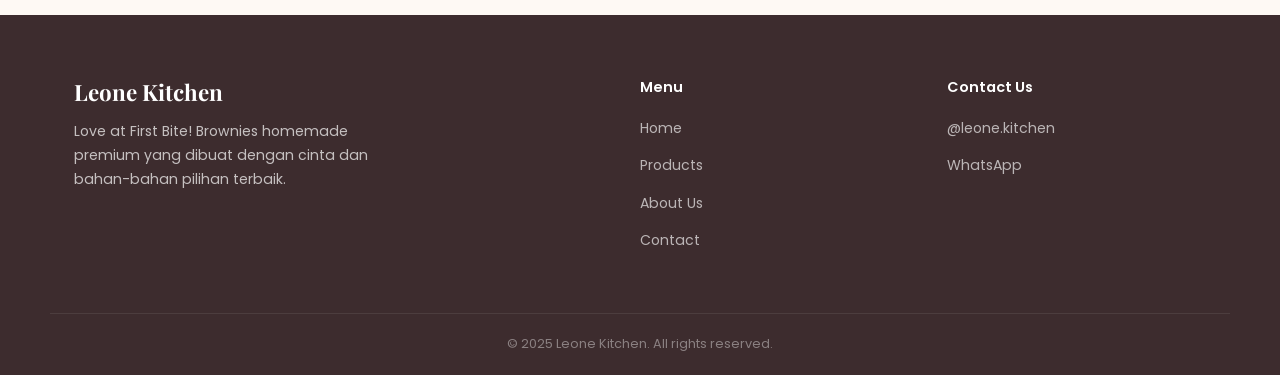
==== commit c3773679: "Add: new products - Brownis Cheese Cake, Palm Cheese, Thumbprint Choco, Mini Chocochip, Putri Salju," ====
--- a/index.html
+++ b/index.html
@@ -153,7 +153,7 @@
                 </div>
                 <div class="product-card">
                     <div class="product-image">
-                        <img src="assets/img/products-02.jpg" alt="Gabin Tape" loading="lazy">
+                        <img src="assets/img/gabin-tape-new.jpeg" alt="Gabin Tape" loading="lazy">
                     </div>
                     <div class="product-info">
                         <h3>Gabin Tape</h3>
@@ -168,13 +168,28 @@
                 </div>
                 <div class="product-card">
                     <div class="product-image">
-                        <img src="assets/img/products-05.jpg" alt="Kue Kering Hampers" loading="lazy">
-                    </div>
-                    <div class="product-info">
-                        <h3>Kue Kering Hampers</h3>
+                        <img src="assets/img/palm-cheese.jpeg" alt="Palm Cheese Cookies" loading="lazy">
+                    </div>
+                    <div class="product-info">
+                        <h3>Palm Cheese Cookies</h3>
+                        <p class="product-size">Toples</p>
+                        <div class="product-footer">
+                            <span class="product-price">Ask via WA</span>
+                            <div class="product-rating">
+                                <span>★★★★★</span>
+                            </div>
+                        </div>
+                    </div>
+                </div>
+                <div class="product-card">
+                    <div class="product-image">
+                        <img src="assets/img/hampers-1.jpeg" alt="Hampers Leone Kitchen" loading="lazy">
+                    </div>
+                    <div class="product-info">
+                        <h3>Hampers</h3>
                         <p class="product-size">Custom package</p>
                         <div class="product-footer">
-                            <span class="product-price">IDR 50K+</span>
+                            <span class="product-price">Ask via WA</span>
                             <div class="product-rating">
                                 <span>★★★★★</span>
                             </div>
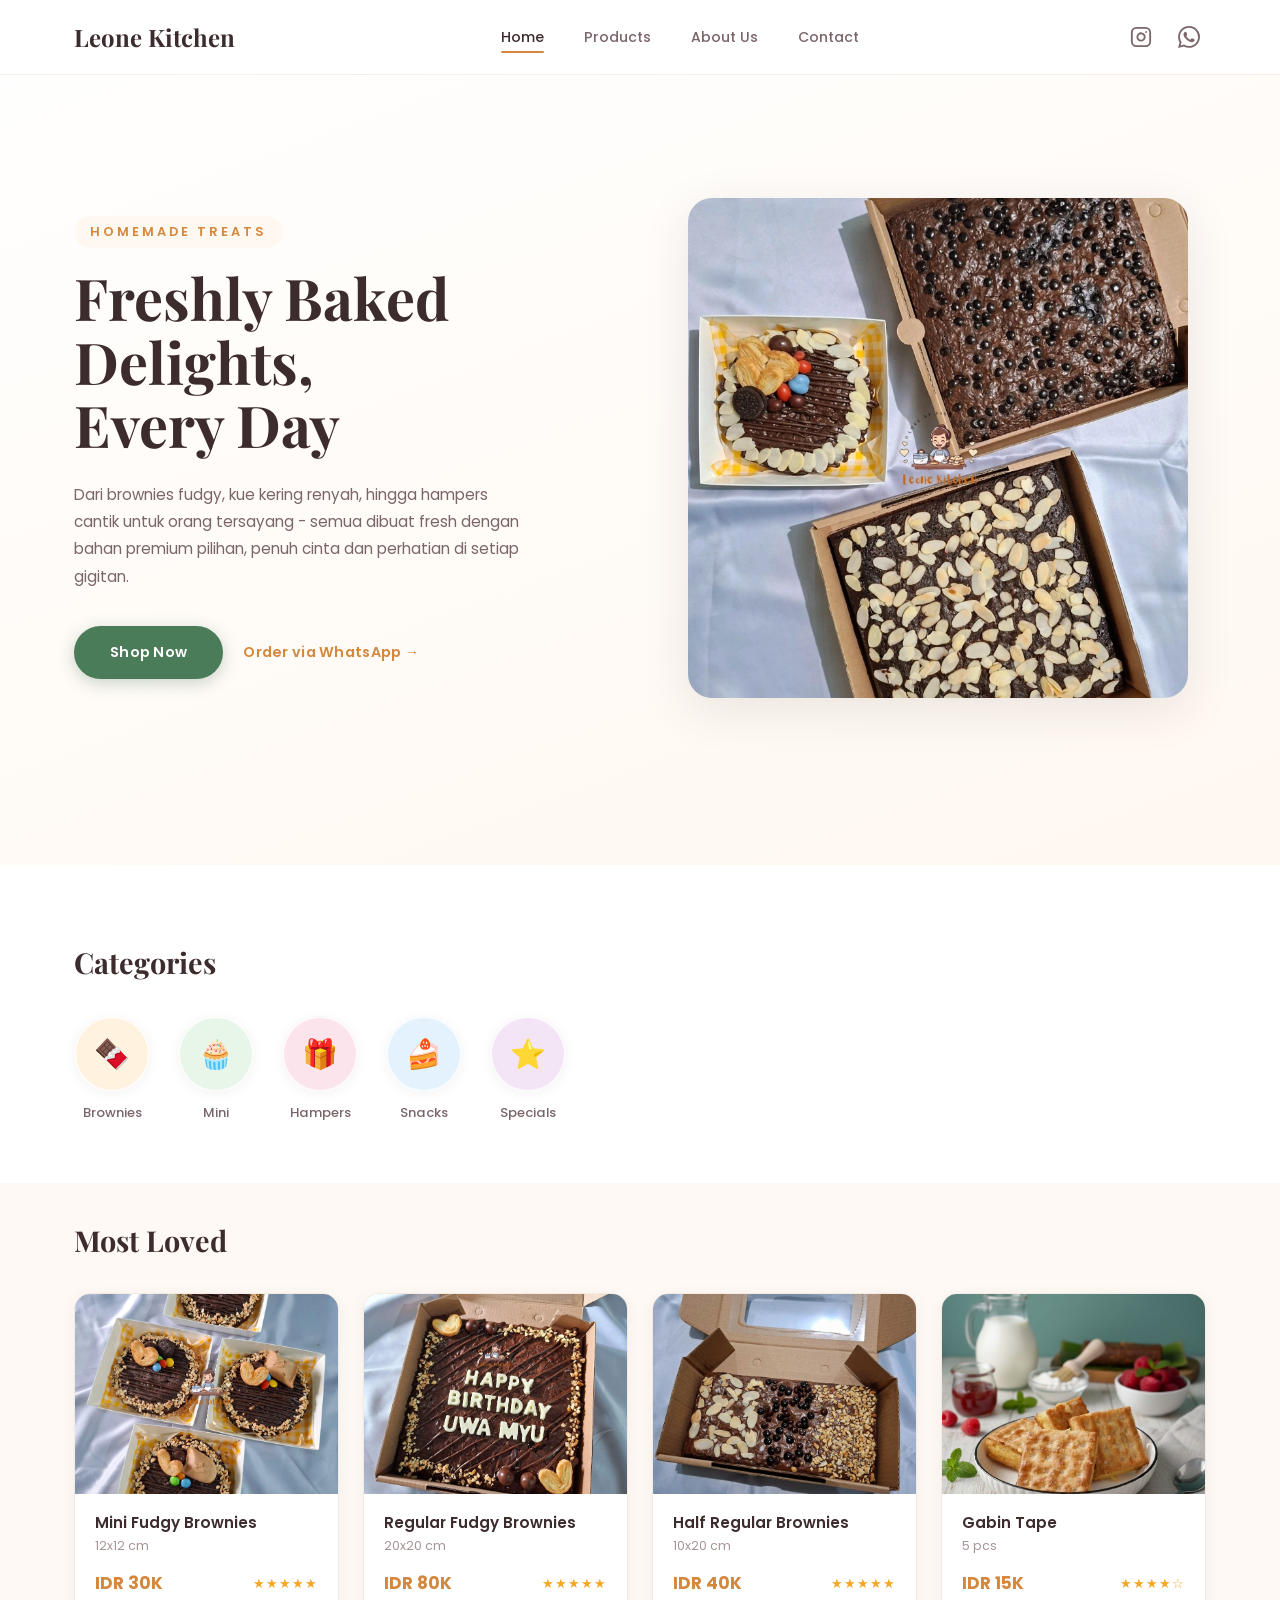
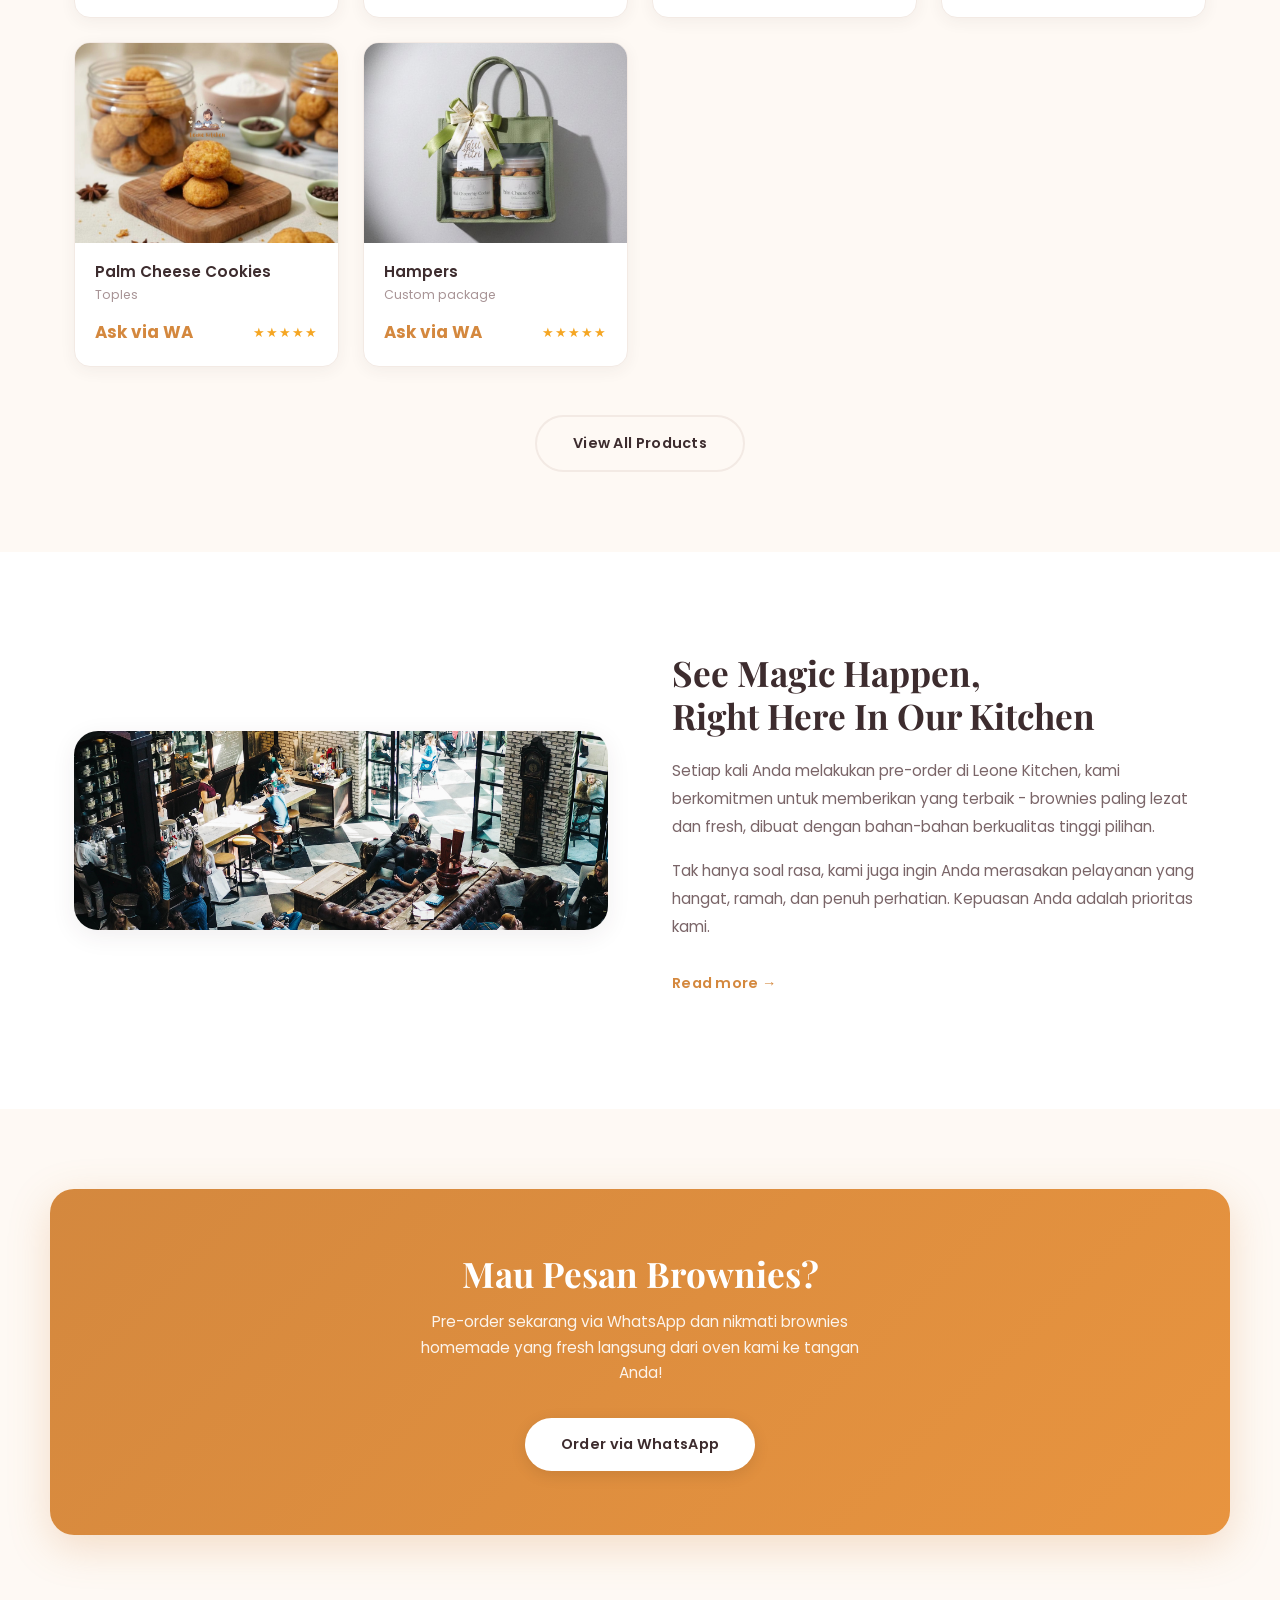
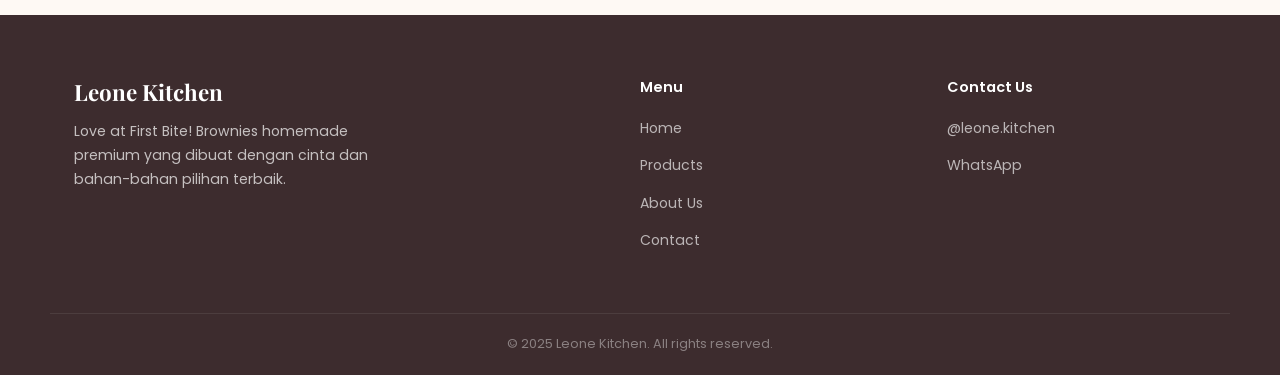
==== commit a475bc9c: "Update: hero text to reflect all products" ====
--- a/index.html
+++ b/index.html
@@ -47,9 +47,9 @@
     <section class="hero">
         <div class="container hero-container">
             <div class="hero-content">
-                <p class="hero-subtitle">Homemade Brownies</p>
-                <h1 class="hero-title">Brownies Yummy Bites,<br>Every Day</h1>
-                <p class="hero-description">Setiap gigitan brownies kami yang fudgy dan kaya rasa dibuat dengan bahan-bahan premium pilihan, penuh cinta dan perhatian. Dipanggang hingga sempurna, menghadirkan manis yang memanjakan.</p>
+                <p class="hero-subtitle">Homemade Treats</p>
+                <h1 class="hero-title">Freshly Baked Delights,<br>Every Day</h1>
+                <p class="hero-description">Dari brownies fudgy, kue kering renyah, hingga hampers cantik untuk orang tersayang - semua dibuat fresh dengan bahan premium pilihan, penuh cinta dan perhatian di setiap gigitan.</p>
                 <div class="hero-actions">
                     <a href="products.html" class="btn btn-primary">Shop Now</a>
                     <a href="https://wa.me/6282285225579" class="btn btn-link" target="_blank">Order via WhatsApp &rarr;</a>
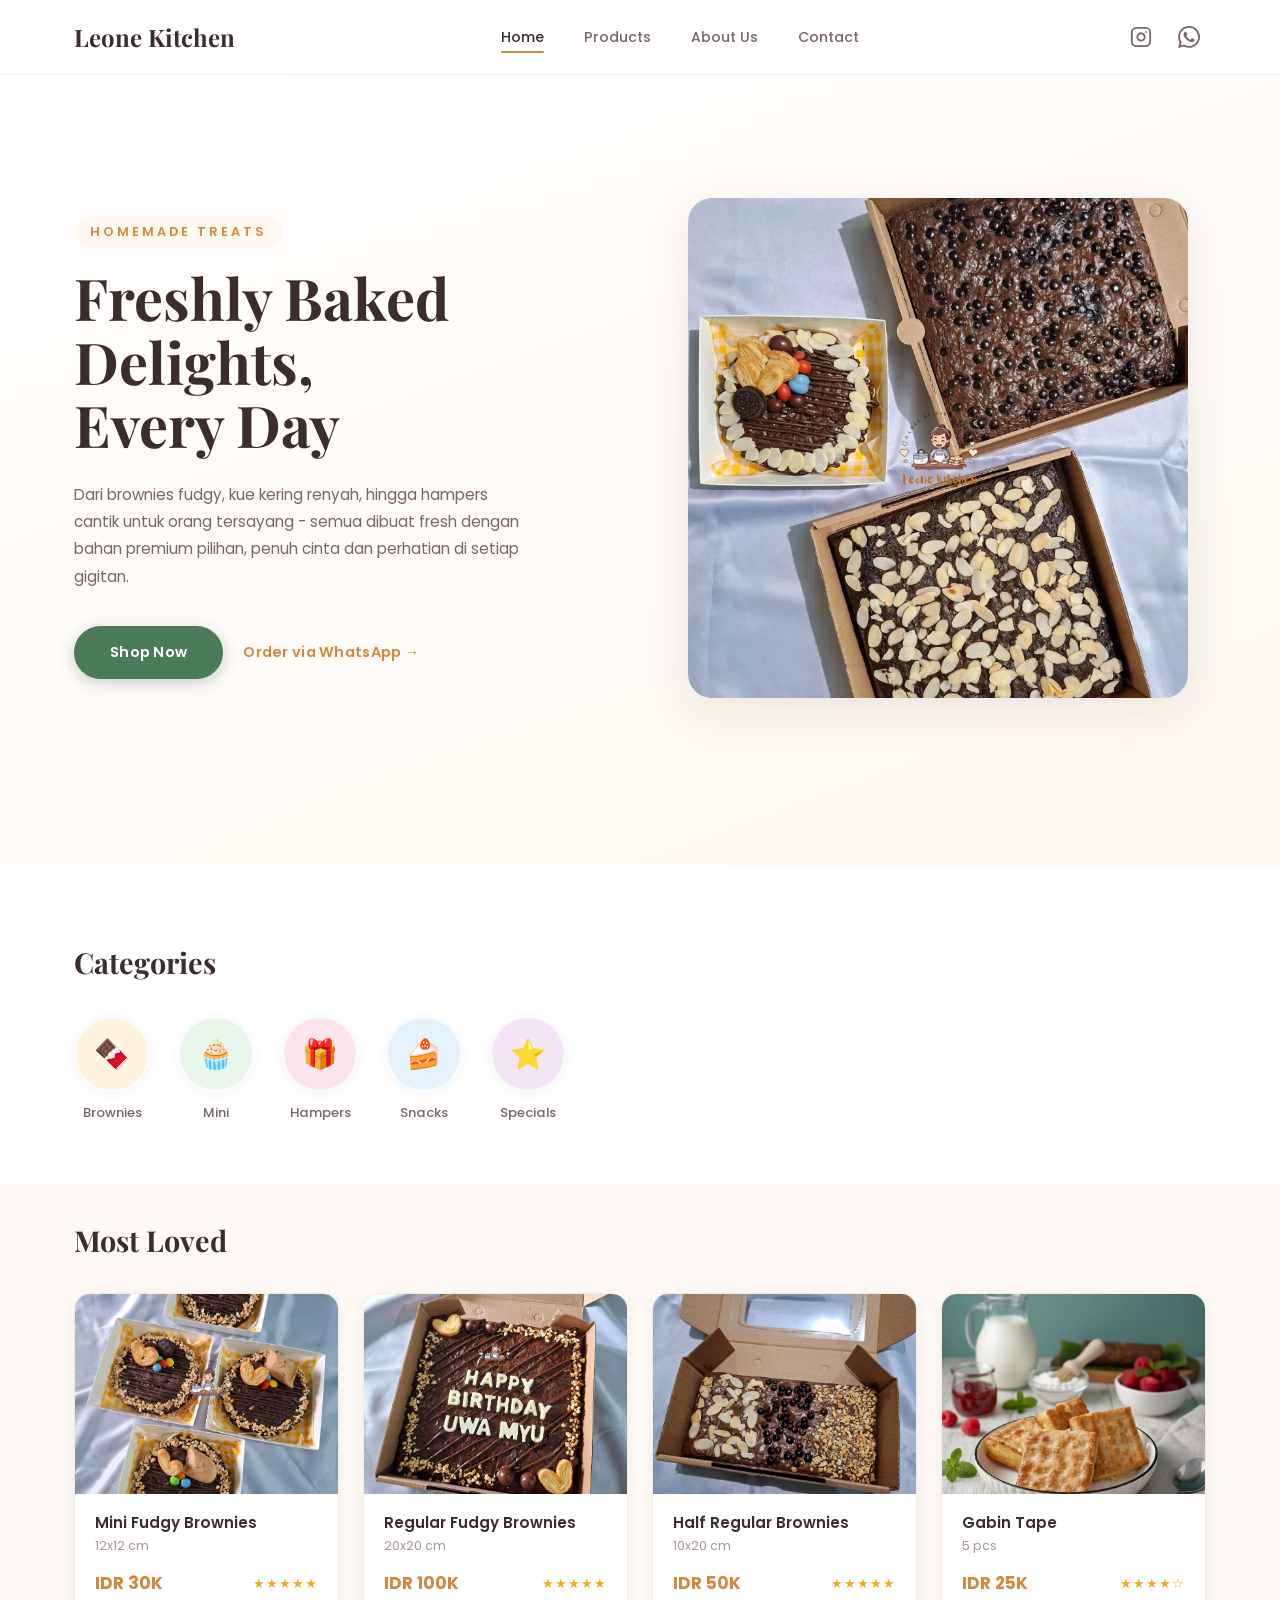
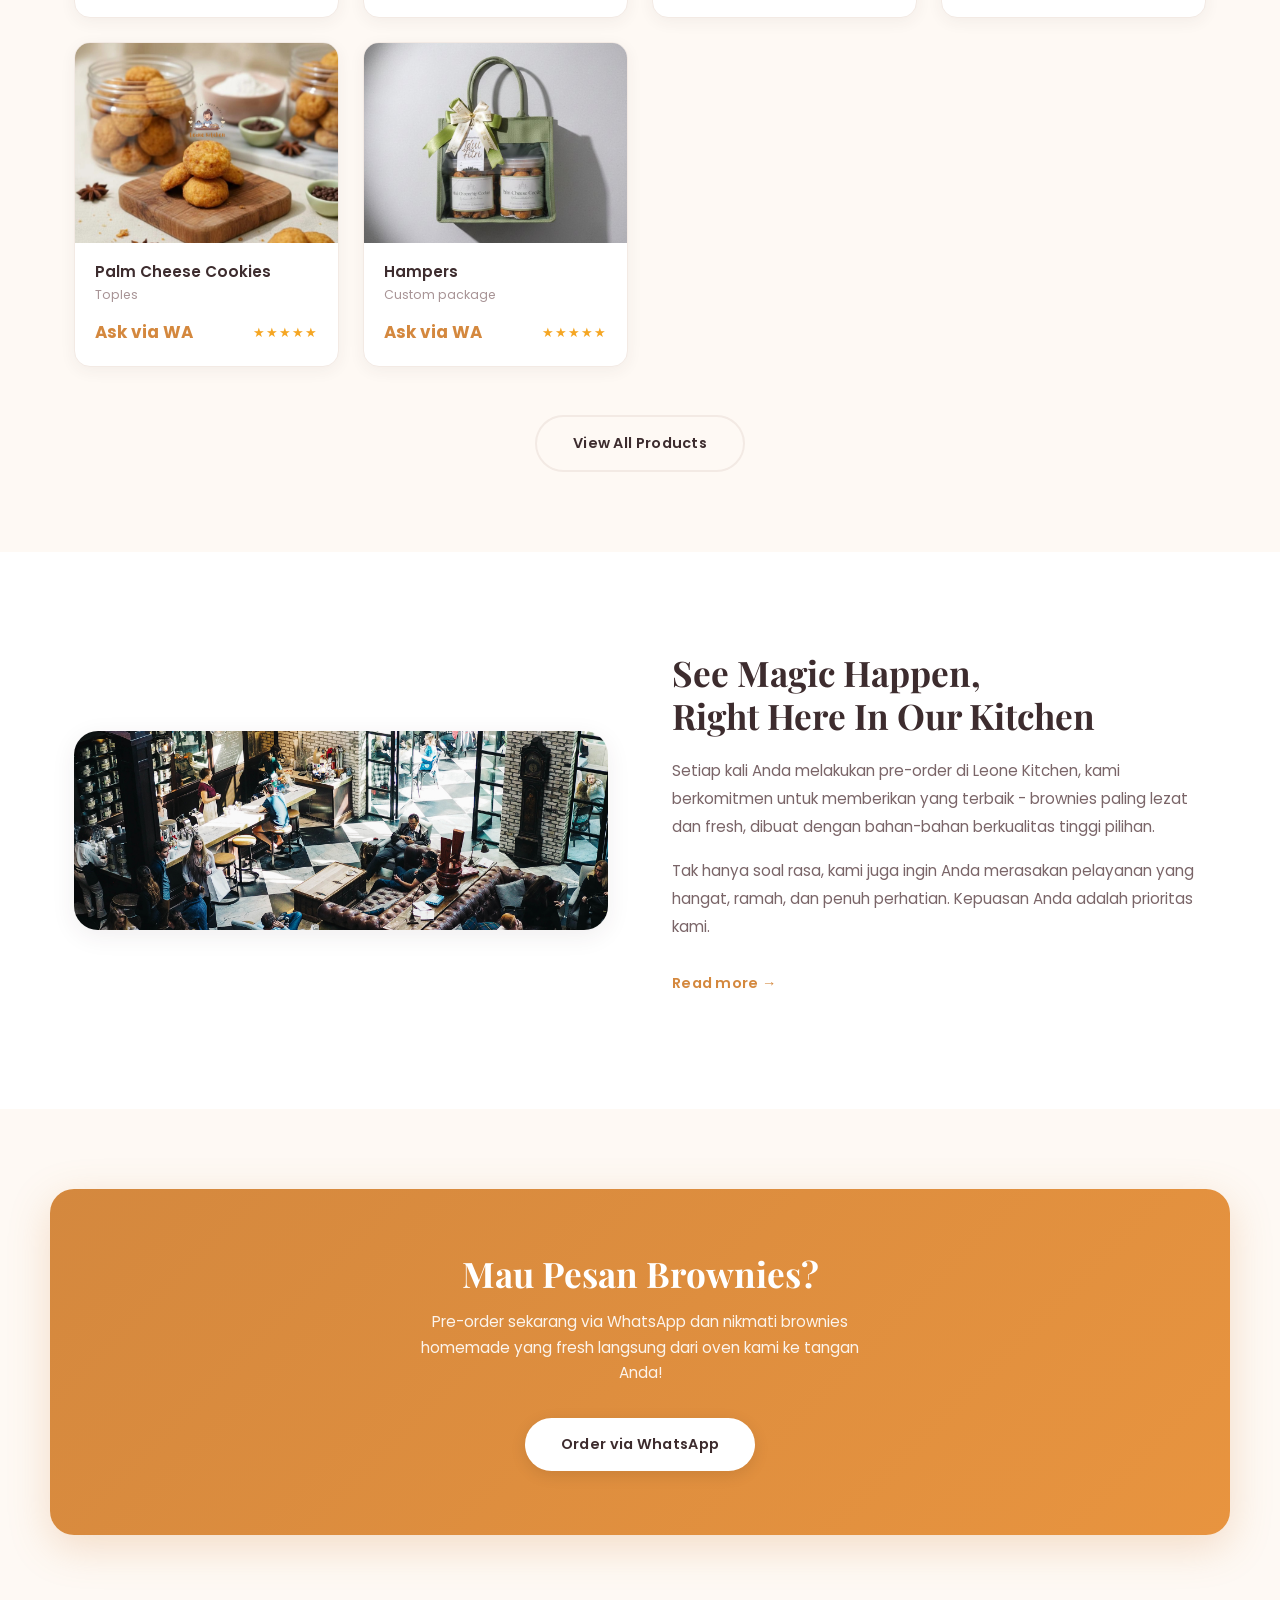
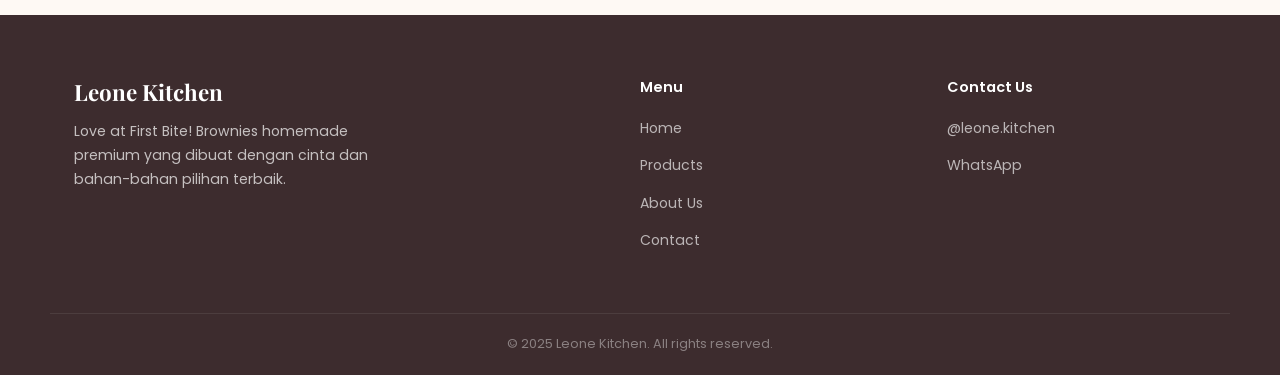
==== commit 2d055664: "Update: fix product names and prices" ====
--- a/index.html
+++ b/index.html
@@ -129,7 +129,7 @@
                         <h3>Regular Fudgy Brownies</h3>
                         <p class="product-size">20x20 cm</p>
                         <div class="product-footer">
-                            <span class="product-price">IDR 80K</span>
+                            <span class="product-price">IDR 100K</span>
                             <div class="product-rating">
                                 <span>★★★★★</span>
                             </div>
@@ -144,7 +144,7 @@
                         <h3>Half Regular Brownies</h3>
                         <p class="product-size">10x20 cm</p>
                         <div class="product-footer">
-                            <span class="product-price">IDR 40K</span>
+                            <span class="product-price">IDR 50K</span>
                             <div class="product-rating">
                                 <span>★★★★★</span>
                             </div>
@@ -159,7 +159,7 @@
                         <h3>Gabin Tape</h3>
                         <p class="product-size">5 pcs</p>
                         <div class="product-footer">
-                            <span class="product-price">IDR 15K</span>
+                            <span class="product-price">IDR 25K</span>
                             <div class="product-rating">
                                 <span>★★★★☆</span>
                             </div>
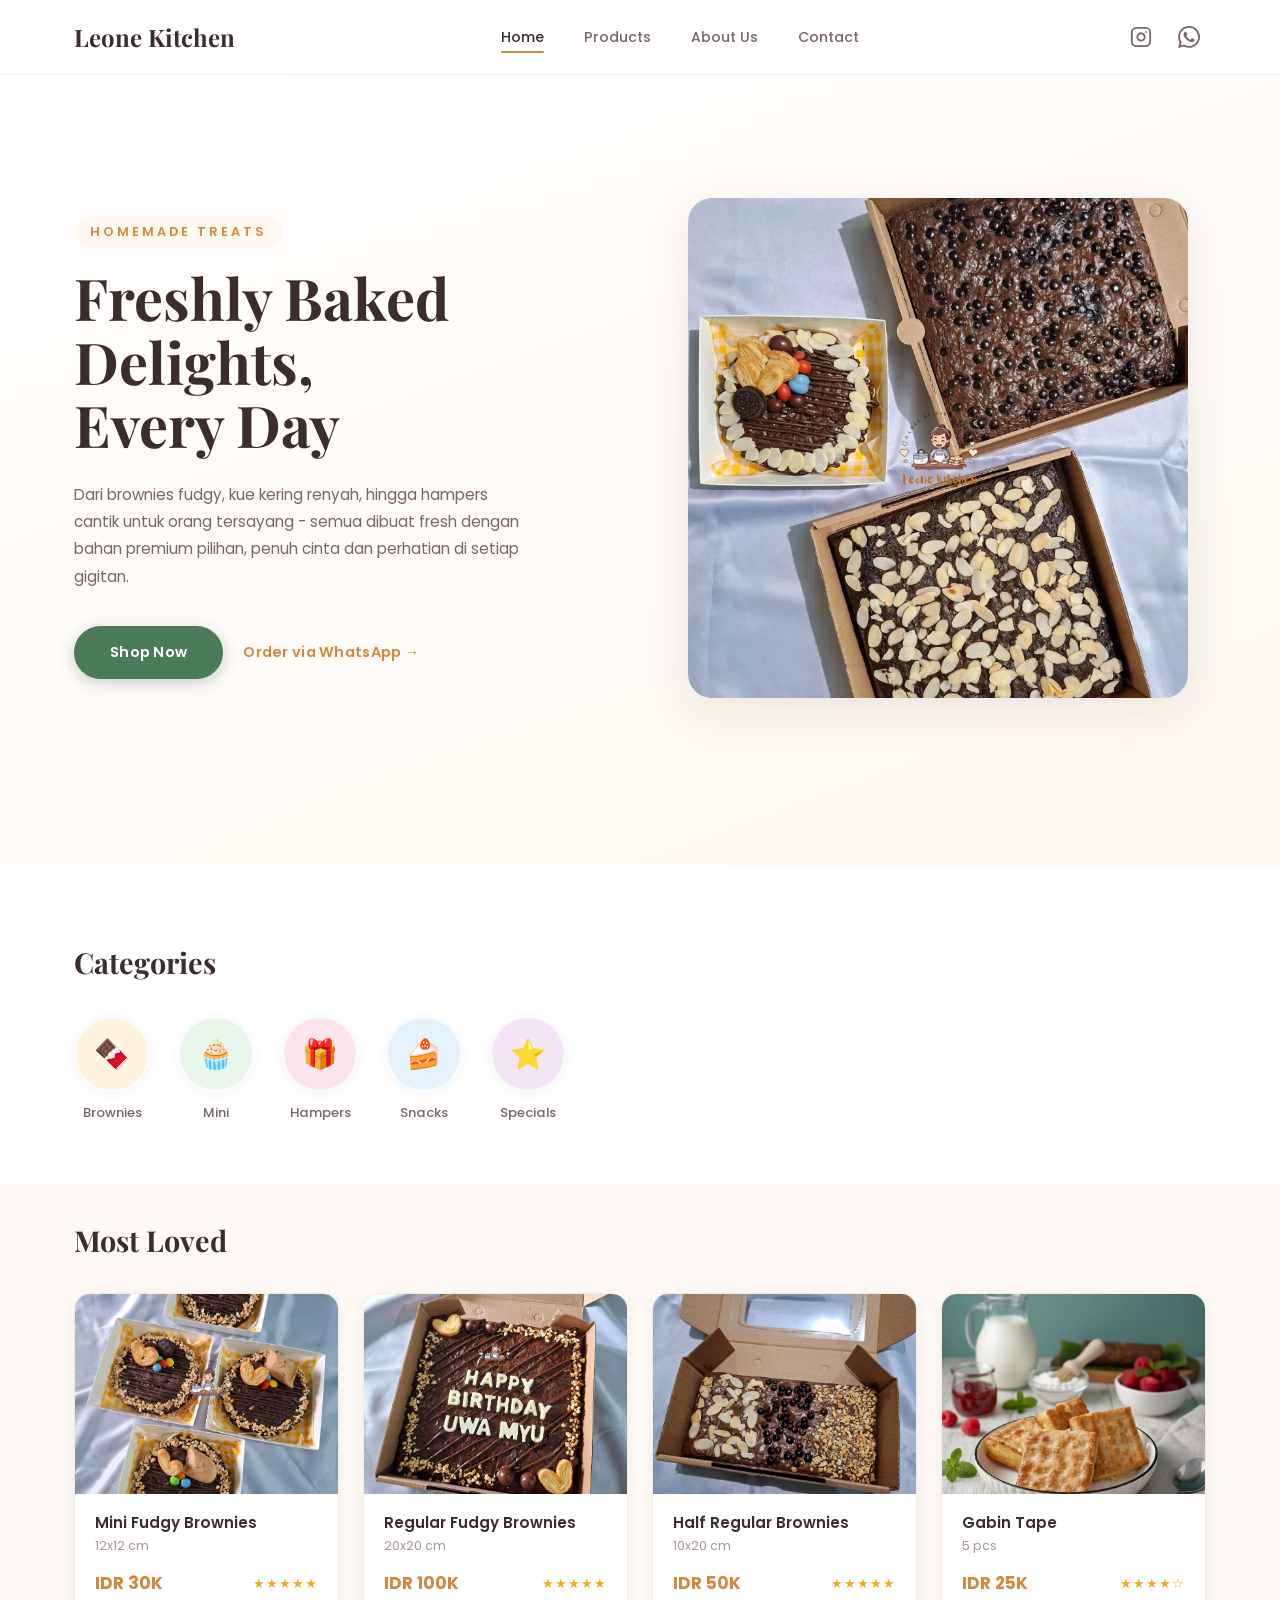
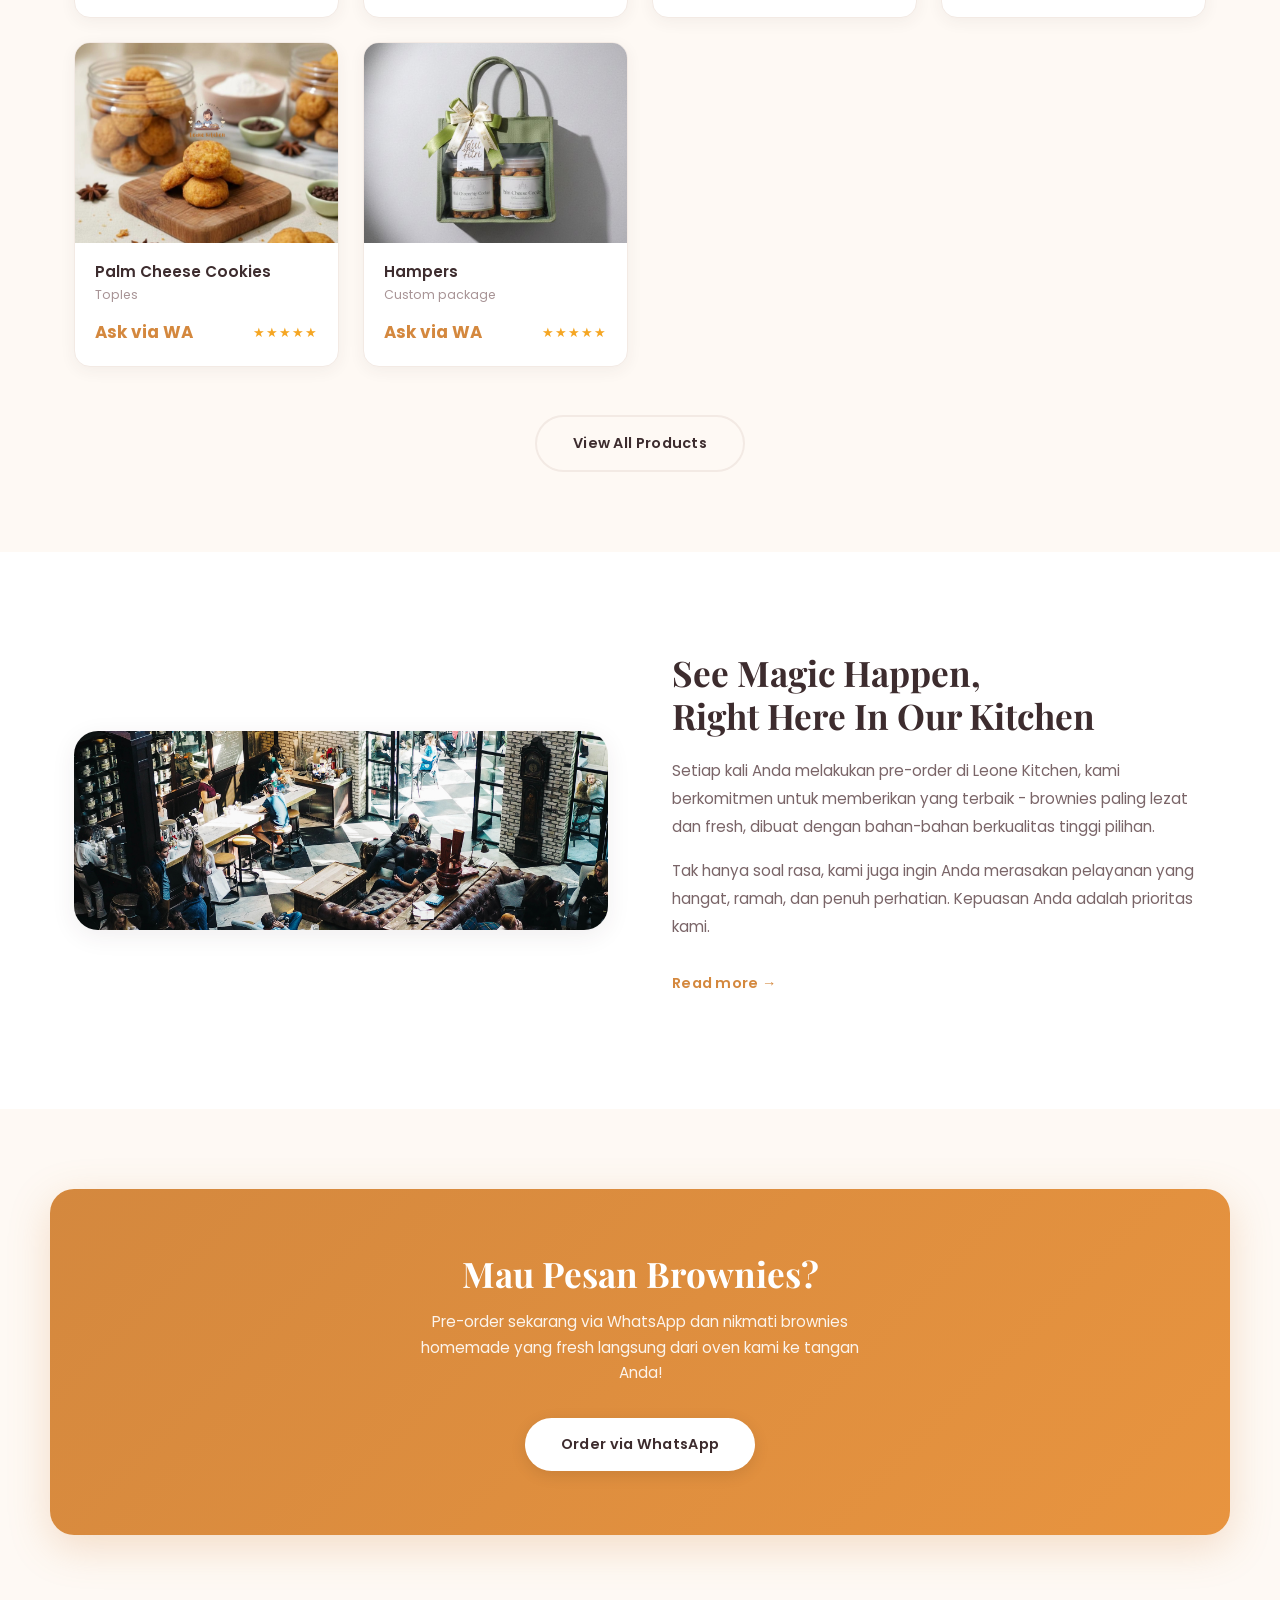
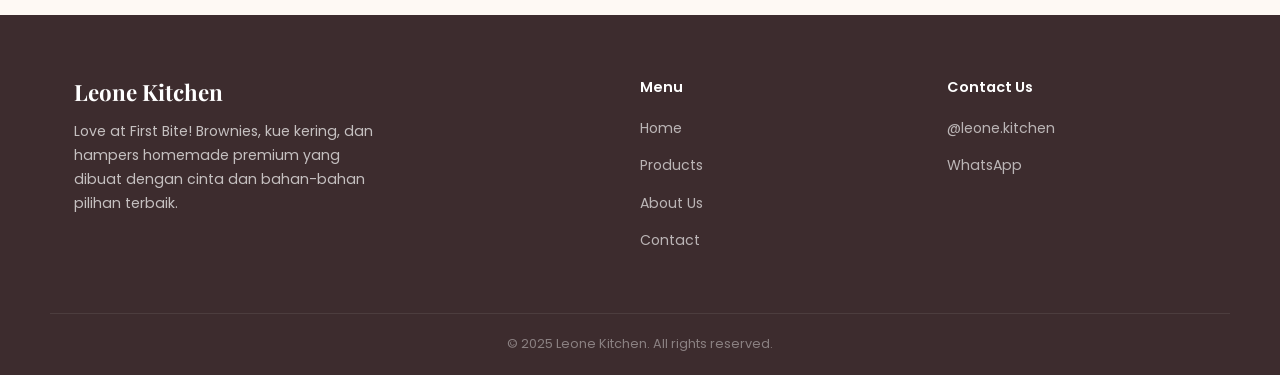
==== commit 134962a4: "Update: footer description to include all products" ====
--- a/index.html
+++ b/index.html
@@ -234,7 +234,7 @@
         <div class="container footer-container">
             <div class="footer-brand">
                 <h3>Leone Kitchen</h3>
-                <p>Love at First Bite! Brownies homemade premium yang dibuat dengan cinta dan bahan-bahan pilihan terbaik.</p>
+                <p>Love at First Bite! Brownies, kue kering, dan hampers homemade premium yang dibuat dengan cinta dan bahan-bahan pilihan terbaik.</p>
             </div>
             <div class="footer-links">
                 <h4>Menu</h4>
